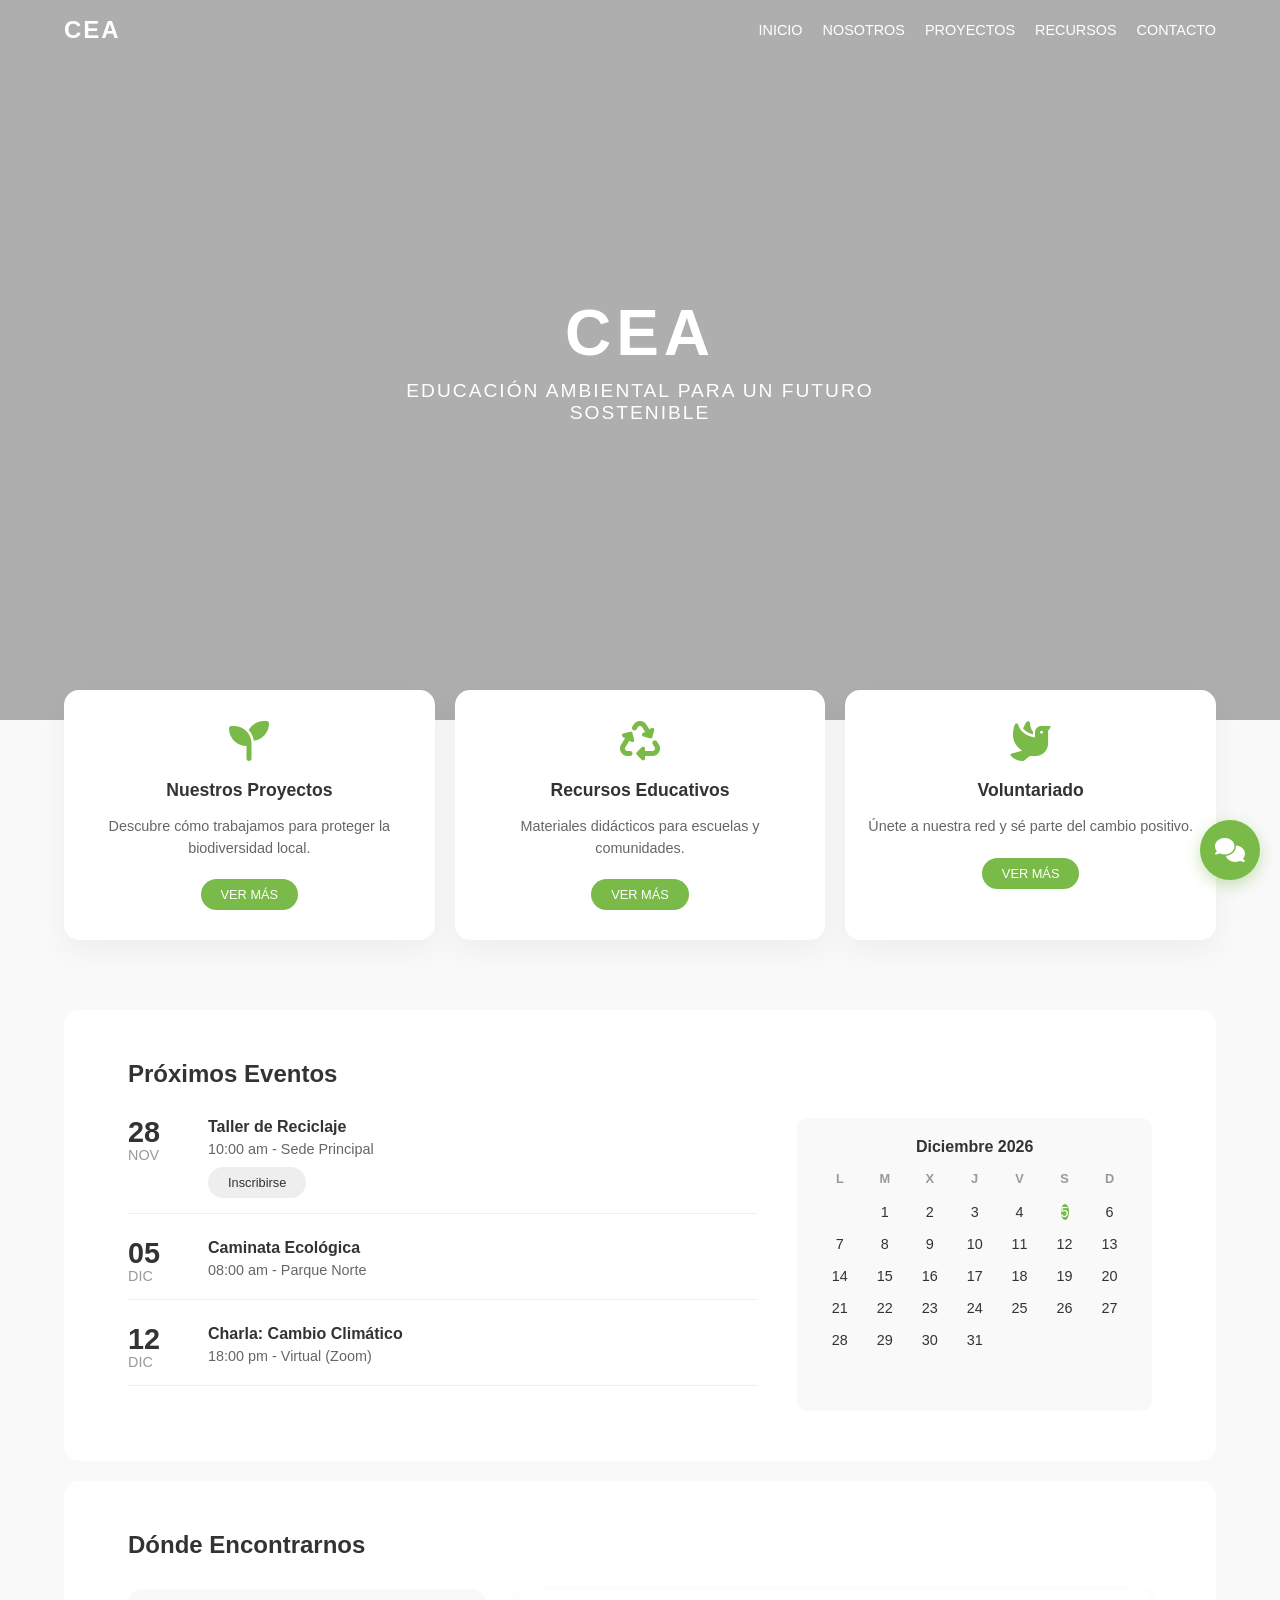
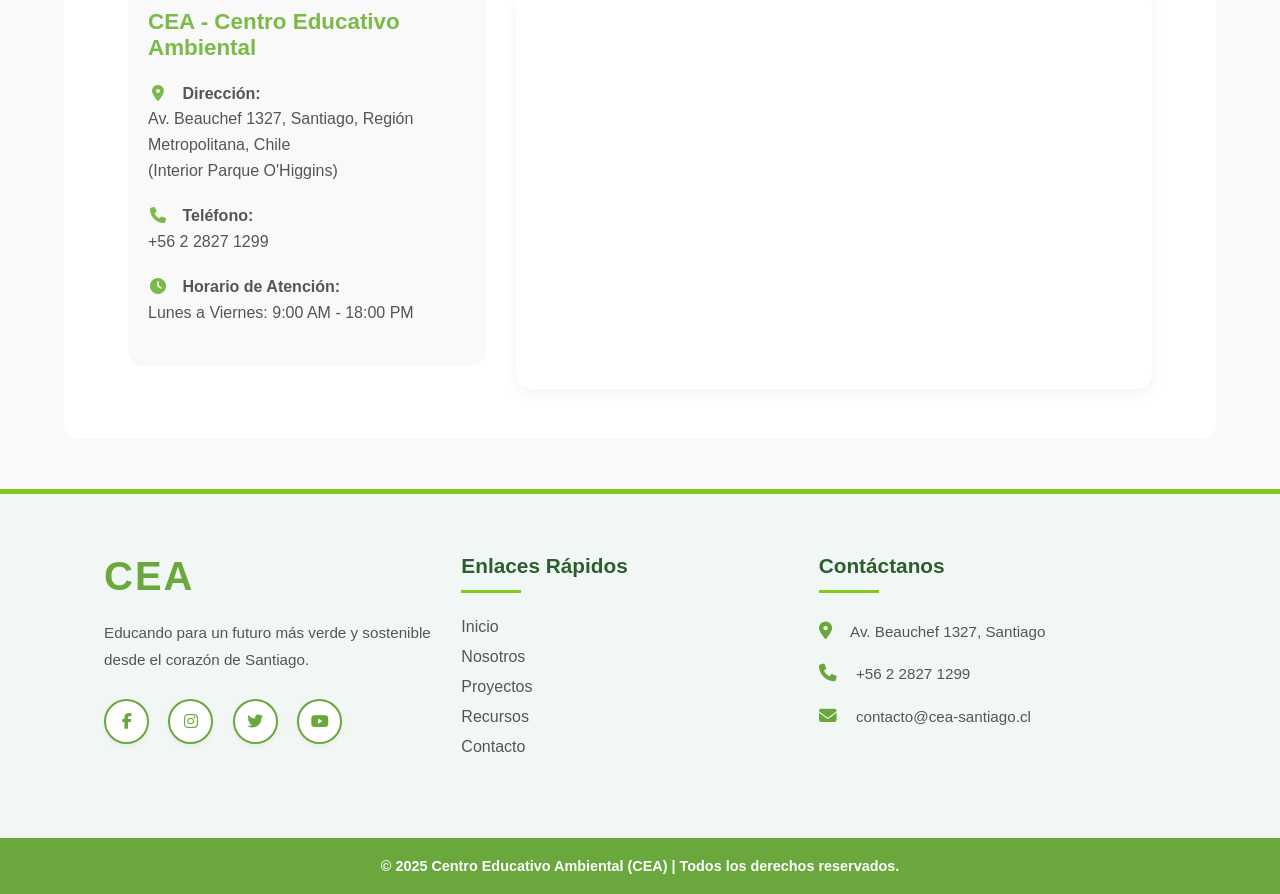
==== index.html @ 002706cb "Add files via upload" ====
<!DOCTYPE html>
<html lang="es">

<head>
    <meta charset="UTF-8">
    <meta name="viewport" content="width=device-width, initial-scale=1.0">
    <title>CEA - Centro Educación Ambiental</title>
    <link rel="stylesheet" href="https://cdnjs.cloudflare.com/ajax/libs/font-awesome/6.4.0/css/all.min.css">
    <link rel="stylesheet" href="CSS/chatbot.css">
    <link rel="stylesheet" href="CSS/style.css">
</head>

<body>

    <div class="floating-chat">
        <i class="fas fa-comments"></i>
    </div>

    <header>
        <nav>
            <div class="logo">CEA</div>
            <ul class="nav-links">
                <li><a href="#">Inicio</a></li>
                <li><a href="html/nosotros.html">Nosotros</a></li>
                <li><a href="html/Proyectos.html">Proyectos</a></li>
                <li><a href="html/Recursos.html">Recursos</a></li>
                <li><a href="html/Contacto.html">Contacto</a></li>
            </ul>
        </nav>
    </header>

    <section class="hero">
        <h1>CEA</h1>
        <p>Educación Ambiental para un futuro sostenible</p>
    </section>

    <section class="cards-section">
        <div class="cards-container">
            <div class="card">
                <div class="card-icon"><i class="fas fa-seedling"></i></div>
                <h3>Nuestros Proyectos</h3>
                <p>Descubre cómo trabajamos para proteger la biodiversidad local.</p>
                <button class="btn-small">VER MÁS</button>
            </div>
            <div class="card">
                <div class="card-icon"><i class="fas fa-recycle"></i></div>
                <h3>Recursos Educativos</h3>
                <p>Materiales didácticos para escuelas y comunidades.</p>
                <button class="btn-small">VER MÁS</button>
            </div>
            <div class="card">
                <div class="card-icon"><i class="fas fa-dove"></i></div>
                <h3>Voluntariado</h3>
                <p>Únete a nuestra red y sé parte del cambio positivo.</p>
                <button class="btn-small">VER MÁS</button>
            </div>
        </div>
    </section>

    <section class="events-section">
        <h2 class="section-title">Próximos Eventos</h2>
        <div class="events-container">
            <div class="events-list">
                <div class="event-item">
                    <div class="event-date">
                        <div class="day">28</div>
                        <div class="month">Nov</div>
                    </div>
                    <div class="event-info">
                        <h4>Taller de Reciclaje</h4>
                        <p>10:00 am - Sede Principal</p>
                        <button class="btn-small"
                            style="margin-top:10px; background-color: #eee; color: #333;">Inscribirse</button>
                    </div>
                </div>
                <div class="event-item">
                    <div class="event-date">
                        <div class="day">05</div>
                        <div class="month">Dic</div>
                    </div>
                    <div class="event-info">
                        <h4>Caminata Ecológica</h4>
                        <p>08:00 am - Parque Norte</p>
                    </div>
                </div>
                <div class="event-item">
                    <div class="event-date">
                        <div class="day">12</div>
                        <div class="month">Dic</div>
                    </div>
                    <div class="event-info">
                        <h4>Charla: Cambio Climático</h4>
                        <p>18:00 pm - Virtual (Zoom)</p>
                    </div>
                </div>
            </div>

            <div class="calendar-widget">
                <h4 style="text-align:center; margin-bottom:15px;">Enero 2025</h4>
                <table class="calendar-table">
                    <thead>
                        <tr>
                            <th>L</th>
                            <th>M</th>
                            <th>X</th>
                            <th>J</th>
                            <th>V</th>
                            <th>S</th>
                            <th>D</th>
                        </tr>
                    </thead>
                    <tbody>
                        <tr>
                            <td></td>
                            <td></td>
                            <td>1</td>
                            <td>2</td>
                            <td>3</td>
                            <td>4</td>
                            <td>5</td>
                        </tr>
                        <tr>
                            <td>6</td>
                            <td>7</td>
                            <td>8</td>
                            <td>9</td>
                            <td>10</td>
                            <td>11</td>
                            <td>12</td>
                        </tr>
                        <tr>
                            <td>13</td>
                            <td>14</td>
                            <td>15</td>
                            <td>16</td>
                            <td>17</td>
                            <td>18</td>
                            <td>19</td>
                        </tr>
                        <tr>
                            <td>20</td>
                            <td>21</td>
                            <td>22</td>
                            <td>23</td>
                            <td>24</td>
                            <td>25</td>
                            <td>26</td>
                        </tr>
                        <tr>
                            <td>27</td>
                            <td><span class="active-date">28</span></td>
                            <td>29</td>
                            <td>30</td>
                            <td>31</td>
                            <td></td>
                            <td></td>
                        </tr>
                    </tbody>
                </table>
            </div>
        </div>
    </section>
    <section class="location-section">
        <h2 class="section-title">Dónde Encontrarnos</h2>
        <div class="location-container">
            <div class="location-info">
                <h3>CEA - Centro Educativo Ambiental</h3>
                <p><i class="fas fa-map-marker-alt"></i> <strong>Dirección:</strong><br>
                    Av. Beauchef 1327, Santiago, Región Metropolitana, Chile<br>
                    (Interior Parque O'Higgins)</p>

                <p><i class="fas fa-phone"></i> <strong>Teléfono:</strong><br>
                    +56 2 2827 1299</p>

                <p><i class="fas fa-clock"></i> <strong>Horario de Atención:</strong><br>
                    Lunes a Viernes: 9:00 AM - 18:00 PM</p>
            </div>

            <div class="map-container">
                <iframe
                    src="https://www.google.com/maps/embed?pb=!1m18!1m12!1m3!1d3328.965654814603!2d-70.6648453848007!3d-33.46406198077275!2m3!1f0!2f0!3f0!3m2!1i1024!2i768!4f13.1!3m3!1m2!1s0x9662c51959e2ebb:0x7280586c410f2f46!2sCEA%20-%20Centro%20Educativo%20Ambiental!5e0!3m2!1ses!2scl!4v1678901234567!5m2!1ses!2scl"
                    width="100%" height="300" style="border:0;" allowfullscreen="" loading="lazy"
                    referrerpolicy="no-referrer-when-downgrade">
                </iframe>
            </div>
        </div>
    </section>
    <div class="chat-window" id="chatWindow">
        <div class="chat-header">
            <h3>Asistente CEA</h3>
            <button id="closeChat"><i class="fas fa-times"></i></button>
        </div>
        <div class="chat-body" id="chatBody">
            <div class="message bot-message">
                <p>¡Hola! 👋 Soy el asistente virtual de CEA. ¿En qué puedo ayudarte hoy?</p>
            </div>
        </div>
        <div class="chat-footer">
            <input type="text" id="userInput" placeholder="Escribe tu mensaje...">
            <button id="sendBtn"><i class="fas fa-paper-plane"></i></button>
        </div>
    </div>
    <footer>
        <div class="footer-content">
            <div class="footer-section logo-section">
                <h2>CEA</h2>
                <p>Educando para un futuro más verde y sostenible desde el corazón de Santiago.</p>
                <div class="social-links">
                    <a href="#"><i class="fab fa-facebook-f"></i></a>
                    <a href="https://www.instagram.com/medioambientestgo/" target="_blank"><i
                            class="fab fa-instagram"></i></a>
                    <a href="#"><i class="fab fa-twitter"></i></a>
                    <a href="#"><i class="fab fa-youtube"></i></a>
                </div>
            </div>
            <div class="footer-section links-section">
                <h3>Enlaces Rápidos</h3>
                <ul>
                    <li><a href="#">Inicio</a></li>
                    <li><a href="html/nosotros.html">Nosotros</a></li>
                    <li><a href="html/Proyectos.html">Proyectos</a></li>
                    <li><a href="html/Recursos.html">Recursos</a></li>
                    <li><a href="html/Contacto.html">Contacto</a></li>
                </ul>
            </div>
            <div class="footer-section contact-section">
                <h3>Contáctanos</h3>
                <p><i class="fas fa-map-marker-alt"></i> Av. Beauchef 1327, Santiago</p>
                <p><i class="fas fa-phone"></i> +56 2 2827 1299</p>
                <p><i class="fas fa-envelope"></i> contacto@cea-santiago.cl</p>
            </div>
        </div>
        <div class="footer-bottom">
            <p>&copy; 2025 Centro Educativo Ambiental (CEA) | Todos los derechos reservados.</p>
        </div>
    </footer>
    <script src="js/script.js"></script>
    <script src="js/chatbot.js"></script>
</body>

</html>
---- CSS/chatbot.css ----
/* Estilos para los botones de opciones */
.chat-options {
    display: flex;
    flex-direction: column; /* Uno debajo del otro, como en WhatsApp */
    gap: 8px;
    margin: 10px 0 15px;
    width: 80%; /* Un poco menos del ancho total */
}

.chat-option-btn {
    background-color: #f0f7f4; /* Fondo claro */
    color: #2e5d34; /* Texto verde oscuro */
    border: 1px solid #82c91e; /* Borde verde lima */
    padding: 10px 15px;
    border-radius: 20px; /* Bordes redondeados */
    cursor: pointer;
    text-align: left; /* Texto alineado a la izquierda */
    font-size: 0.9rem;
    transition: all 0.2s ease;
    display: flex;
    align-items: center;
}

/* Flechita decorativa antes del texto (opcional) */
.chat-option-btn::before {
    content: '↪';
    margin-right: 8px;
    font-size: 1.1rem;
    color: #82c91e;
}

.chat-option-btn:hover {
    background-color: #82c91e; /* Fondo verde lima al pasar el mouse */
    color: white; /* Texto blanco */
    transform: translateX(5px); /* Pequeño movimiento */
}
---- CSS/style.css ----
:root {
    --primary-green: #7aba48;
    --dark-text: #333;
    --light-bg: #f9f9f9;
    --white: #fff;
}

* {
    margin: 0;
    padding: 0;
    box-sizing: border-box;
    font-family: 'Segoe UI', sans-serif;
}

body {
    background-color: var(--light-bg);
    color: var(--dark-text);
}

/* --- HEADER & NAV --- */
header {
    position: absolute;
    width: 100%;
    top: 0;
    z-index: 10;
    padding: 1rem 5%;
}

nav {
    display: flex;
    justify-content: space-between;
    align-items: center;
}

.logo {
    color: var(--white);
    font-size: 1.5rem;
    font-weight: bold;
    letter-spacing: 2px;
}

.nav-links {
    list-style: none;
    display: flex;
    gap: 20px;
}

.nav-links a {
    color: var(--white);
    text-decoration: none;
    font-weight: 500;
    font-size: 0.9rem;
    text-transform: uppercase;
}

/* --- HERO SECTION (Página Principal) --- */
.hero {
    height: 80vh;
    background: linear-gradient(rgba(0,0,0,0.3), rgba(0,0,0,0.3)), url('https://images.unsplash.com/photo-1448375240586-882707db888b?q=80&w=1470&auto=format&fit=crop');
    background-size: cover;
    background-position: center;
    display: flex;
    flex-direction: column;
    justify-content: center;
    align-items: center;
    text-align: center;
    color: var(--white);
    padding: 0 20px;
}

.hero h1 {
    font-size: 4rem;
    margin-bottom: 10px;
    letter-spacing: 5px;
}

.hero p {
    font-size: 1.2rem;
    max-width: 600px;
    text-transform: uppercase;
    letter-spacing: 2px;
}

/* --- SUB-HEADERS (Otras Páginas) --- */
.sub-header {
    /* Estilos base para todos los sub-headers */
    background-size: cover !important;
    background-position: center !important;
    padding: 140px 5% 60px;
    color: var(--white);
    text-align: center;
    margin-bottom: 40px;
    border-radius: 0 0 20px 20px;
}

.sub-header h1 {
    font-size: 2.5rem;
    letter-spacing: 2px;
    text-shadow: 0 2px 10px rgba(0,0,0,0.5);
}

/* Imágenes específicas para cada página */
.header-nosotros {
    background: linear-gradient(rgba(0,0,0,0.4), rgba(0,0,0,0.4)), url('https://images.unsplash.com/photo-1441974231531-c6227db76b6e?q=80&w=1471&auto=format&fit=crop');
}
/* Para Proyectos.html (Nueva imagen: Trabajo en equipo al aire libre) */
.header-proyectos {
    background: linear-gradient(rgba(0,0,0,0.5), rgba(0,0,0,0.5)), url('https://images.pexels.com/photos/3184418/pexels-photo-3184418.jpeg?auto=compress&cs=tinysrgb&w=1260&h=750&dpr=1') !important;
    background-size: cover !important;
    background-position: center !important;
}

.header-recursos {
    background: linear-gradient(rgba(0,0,0,0.5), rgba(0,0,0,0.5)), url('https://images.pexels.com/photos/590493/pexels-photo-590493.jpeg?auto=compress&cs=tinysrgb&w=1260&h=750&dpr=1') !important;
    background-size: cover !important;
    background-position: center !important;
}

.header-contacto {
    background: linear-gradient(rgba(0,0,0,0.6), rgba(0,0,0,0.6)), url('https://cdn.pixabay.com/photo/2018/02/27/06/30/skyscraper-3184798_1280.jpg') !important;
    background-size: cover !important;
    background-position: center !important;
}

/* --- CARDS SECTION --- */
.cards-section {
    padding: 50px 5%;
    margin-top: -80px; /* Solo afecta si hay un hero encima, no molesta en subpáginas si margin-top es 0 en el HTML */
    position: relative;
    z-index: 2;
}

.cards-container {
    display: grid;
    grid-template-columns: repeat(auto-fit, minmax(250px, 1fr));
    gap: 20px;
}

.card {
    background: var(--white);
    padding: 30px 20px;
    border-radius: 15px;
    text-align: center;
    box-shadow: 0 10px 30px rgba(0,0,0,0.05);
    transition: transform 0.3s ease;
}

.card:hover {
    transform: translateY(-5px);
}

.card-icon {
    font-size: 2.5rem;
    color: var(--primary-green);
    margin-bottom: 15px;
}

.card h3 {
    margin-bottom: 15px;
    font-size: 1.1rem;
}

.card p {
    font-size: 0.9rem;
    color: #666;
    margin-bottom: 20px;
    line-height: 1.5;
}

.btn-small {
    background-color: var(--primary-green);
    color: white;
    border: none;
    padding: 8px 20px;
    border-radius: 20px;
    cursor: pointer;
    font-size: 0.8rem;
}

/* --- EVENTS SECTION & CALENDAR --- */
.events-section {
    padding: 50px 5%;
    background-color: var(--white);
    margin: 20px 5%;
    border-radius: 15px;
}

.section-title {
    margin-bottom: 30px;
    color: var(--dark-text);
}

.events-container {
    display: flex;
    gap: 40px;
}

.events-list {
    flex: 2;
}

.event-item {
    display: flex;
    margin-bottom: 25px;
    border-bottom: 1px solid #eee;
    padding-bottom: 15px;
}

.event-date {
    margin-right: 20px;
    min-width: 60px;
}

.event-date .day {
    font-size: 1.8rem;
    font-weight: bold;
    color: var(--dark-text);
    line-height: 1;
}

.event-date .month {
    font-size: 0.9rem;
    color: #999;
    text-transform: uppercase;
}

.event-info h4 {
    margin-bottom: 5px;
    color: var(--dark-text);
}

.event-info p {
    font-size: 0.9rem;
    color: #666;
}

.calendar-widget {
    flex: 1;
    background: var(--light-bg);
    padding: 20px;
    border-radius: 10px;
}

.calendar-table {
    width: 100%;
    text-align: center;
    border-collapse: collapse;
}
.calendar-table th {
    color: #999;
    font-size: 0.8rem;
    padding-bottom: 10px;
}
.calendar-table td {
    padding: 8px;
    font-size: 0.9rem;
}
.calendar-table .active-date {
    background-color: var(--primary-green);
    color: white;
    border-radius: 50%;
}

/* --- LOCATION SECTION --- */
.location-section {
    padding: 50px 5%;
    background-color: var(--white);
    margin: 20px 5% 50px 5%;
    border-radius: 15px;
}

.location-container {
    display: flex;
    gap: 30px;
    align-items: start;
}

.location-info {
    flex: 1;
    padding: 20px;
    background-color: var(--light-bg);
    border-radius: 15px;
}

.location-info h3 {
    color: var(--primary-green);
    margin-bottom: 20px;
    font-size: 1.4rem;
}

.location-info p {
    margin-bottom: 20px;
    line-height: 1.6;
    color: #555;
}

.location-info i {
    color: var(--primary-green);
    margin-right: 10px;
    width: 20px;
    text-align: center;
}

.map-container {
    flex: 2;
    min-height: 400px;
    height: 100%;
    border-radius: 15px;
    overflow: hidden;
    box-shadow: 0 5px 15px rgba(0,0,0,0.05);
    position: relative;
}
.map-container iframe {
    position: absolute;
    top: 0;
    left: 0;
    width: 100%;
    height: 100%;
    border: 0;
}

/* --- CHATBOT STYLES (Faltaban en tu envío anterior) --- */
.floating-chat {
    position: fixed;
    bottom: 20px;
    right: 20px;
    background-color: var(--primary-green);
    color: white;
    width: 60px;
    height: 60px;
    border-radius: 50%;
    display: flex;
    justify-content: center;
    align-items: center;
    font-size: 1.5rem;
    box-shadow: 0 5px 15px rgba(122, 186, 72, 0.4);
    z-index: 100;
    cursor: pointer;
    transition: transform 0.3s ease;
}
.floating-chat:hover {
    transform: scale(1.1);
}

.chat-window {
    position: fixed;
    bottom: 90px;
    right: 20px;
    width: 350px;
    height: 450px;
    background-color: var(--white);
    border-radius: 15px;
    box-shadow: 0 5px 25px rgba(0,0,0,0.15);
    display: flex;
    flex-direction: column;
    overflow: hidden;
    z-index: 101;
    opacity: 0;
    pointer-events: none;
    transform: translateY(20px);
    transition: all 0.3s ease;
}
.chat-window.active {
    opacity: 1;
    pointer-events: all;
    transform: translateY(0);
}

.chat-header {
    background-color: var(--primary-green);
    color: var(--white);
    padding: 15px;
    display: flex;
    justify-content: space-between;
    align-items: center;
}
.chat-header button {
    background: none;
    border: none;
    color: var(--white);
    font-size: 1.2rem;
    cursor: pointer;
}

.chat-body {
    flex: 1;
    padding: 15px;
    overflow-y: auto;
    background-color: #f5f5f5;
    display: flex;
    flex-direction: column;
    gap: 10px;
}

.message {
    max-width: 80%;
    padding: 10px 15px;
    border-radius: 15px;
    font-size: 0.9rem;
    line-height: 1.4;
}
.bot-message {
    background-color: var(--white);
    align-self: flex-start;
    border-bottom-left-radius: 2px;
    box-shadow: 0 2px 5px rgba(0,0,0,0.05);
}
.user-message {
    background-color: var(--primary-green);
    color: var(--white);
    align-self: flex-end;
    border-bottom-right-radius: 2px;
}

.chat-footer {
    padding: 10px;
    background-color: var(--white);
    display: flex;
    border-top: 1px solid #eee;
}
.chat-footer input {
    flex: 1;
    padding: 10px;
    border: 1px solid #ddd;
    border-radius: 20px;
    outline: none;
    margin-right: 10px;
}
.chat-footer button {
    background-color: var(--primary-green);
    color: var(--white);
    border: none;
    width: 40px;
    height: 40px;
    border-radius: 50%;
    cursor: pointer;
    display: flex;
    justify-content: center;
    align-items: center;
}

/* --- RESPONSIVE DESIGN (MOBILE) --- */
@media (max-width: 768px) {
    .hero h1 { font-size: 2.5rem; }
    .nav-links { display: none; } /* Aquí iría un menú hamburguesa si lo quisieras */
    
    .cards-section {
        margin-top: -40px;
        padding: 30px 5%;
    }

    .events-container, .location-container {
        flex-direction: column;
    }
    
    .calendar-widget {
        order: -1;
        margin-bottom: 30px;
    }
    
    .location-info, .map-container {
        width: 100%;
        flex: auto;
    }
    .map-container {
        height: 250px;
        min-height: 250px;
    }

    .chat-window {
        width: 90%;
        right: 5%;
        bottom: 85px;
    }
}


/* --- FOOTER CLARO E INTEGRADO --- */
footer {
    /* Fondo muy claro, casi blanco, para seguir la línea de la página */
    background-color: #f0f7f4; 
    color: var(--dark-text); /* Texto oscuro para buen contraste */
    padding: 60px 0 0;
    margin-top: 50px;
    border-top: 5px solid #82c91e; /* Línea superior verde lima para separar */
}

.footer-content {
    display: flex;
    flex-wrap: wrap;
    justify-content: space-between;
    padding: 0 5% 40px;
    max-width: 1200px;
    margin: 0 auto;
}

.footer-section {
    flex: 1;
    min-width: 250px;
    margin-bottom: 30px;
    padding-right: 30px;
}

.footer-section h2 {
    color: #6aa83e; /* Verde lima para el logo */
    font-size: 2.5rem;
    margin-bottom: 20px;
    font-weight: 700;
    letter-spacing: 2px;
}

.footer-section h3 {
    color: #2c5e2e; /* Verde oscuro para los títulos de sección, más legible sobre fondo claro */
    margin-bottom: 25px;
    position: relative;
    padding-bottom: 15px;
    font-size: 1.3rem;
}

/* Línea decorativa verde lima */
.footer-section h3::after {
    content: '';
    position: absolute;
    left: 0;
    bottom: 0;
    width: 60px;
    height: 3px;
    background-color: #82c91e;
}

.footer-section p {
    color: #555; /* Gris medio para texto normal */
    line-height: 1.8;
    margin-bottom: 15px;
    font-size: 0.95rem;
}

.footer-section ul {
    list-style: none;
}

.footer-section ul li {
    margin-bottom: 12px;
}

.footer-section ul li a {
    color: #555; /* Enlaces en gris medio por defecto */
    text-decoration: none;
    transition: all 0.3s ease;
    display: inline-block;
    font-weight: 500;
}

.footer-section ul li a:hover {
    color: #6aa83e; /* Verde lima al pasar el mouse */
    transform: translateX(5px);
}

.social-links {
    margin-top: 25px;
}

.social-links a {
    display: inline-flex;
    justify-content: center;
    align-items: center;
    width: 45px;
    height: 45px;
    background-color: var(--white); /* Fondo blanco para los iconos */
    color: #6aa83e; /* Icono verde lima */
    border: 2px solid #6aa83e; /* Borde verde lima */
    border-radius: 50%;
    margin-right: 15px;
    text-decoration: none;
    transition: all 0.3s ease;
    box-shadow: 0 2px 5px rgba(0,0,0,0.05);
}

.social-links a:hover {
    background-color: #6aa83e; /* Fondo relleno al pasar el mouse */
    color: var(--white); /* Icono blanco */
    transform: translateY(-5px);
    box-shadow: 0 5px 15px rgba(130, 201, 30, 0.3);
}

.contact-section i {
    margin-right: 15px;
    color: #6aa83e;
    font-size: 1.1rem;
}

.footer-bottom {
    background-color: #6aa83e; /* Fondo verde lima para la barra inferior */
    padding: 20px 5%;
    text-align: center;
    font-size: 0.9rem;
    color: #ffffff; /* Texto verde oscuro para contraste sobre el lima */
    font-weight: 600;
}

/* Responsive Footer */
@media (max-width: 768px) {
    .footer-content {
        flex-direction: column;
    }
    .footer-section {
        margin-bottom: 40px;
        padding-right: 0;
    }
}
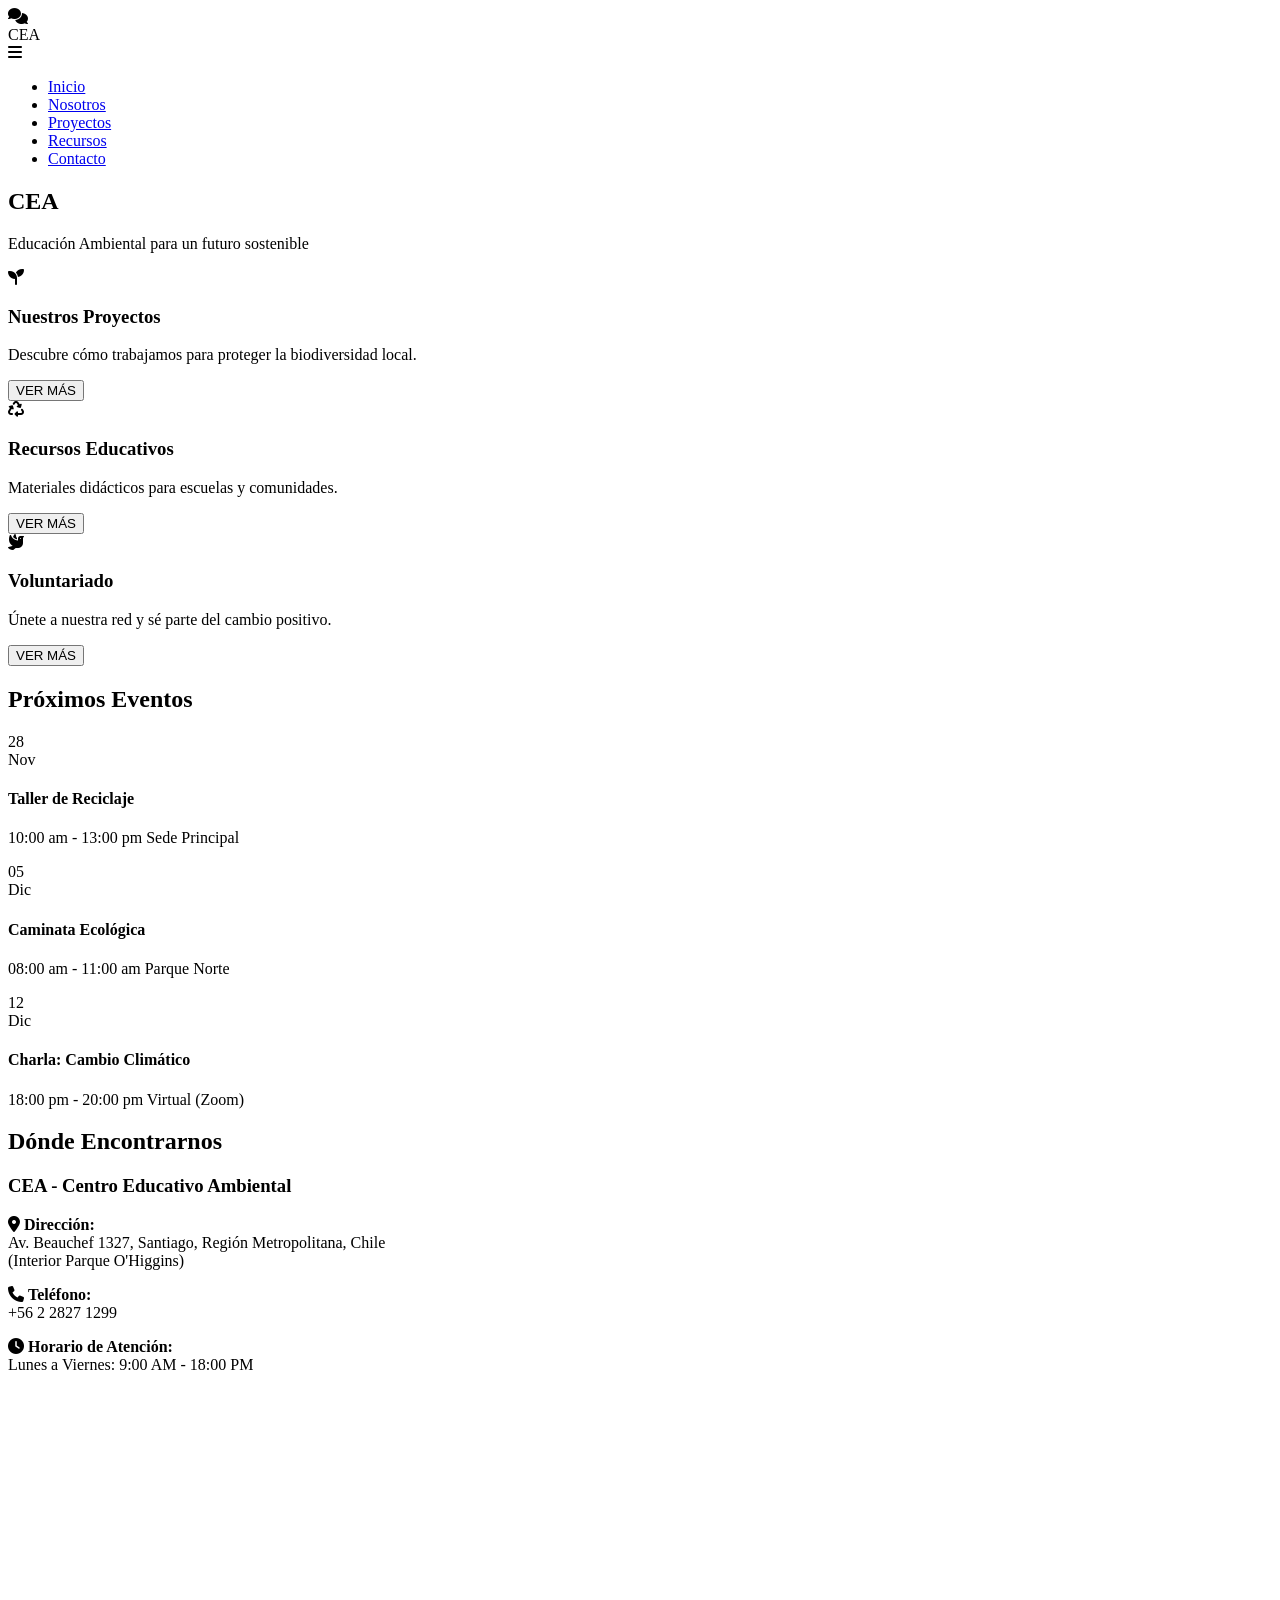
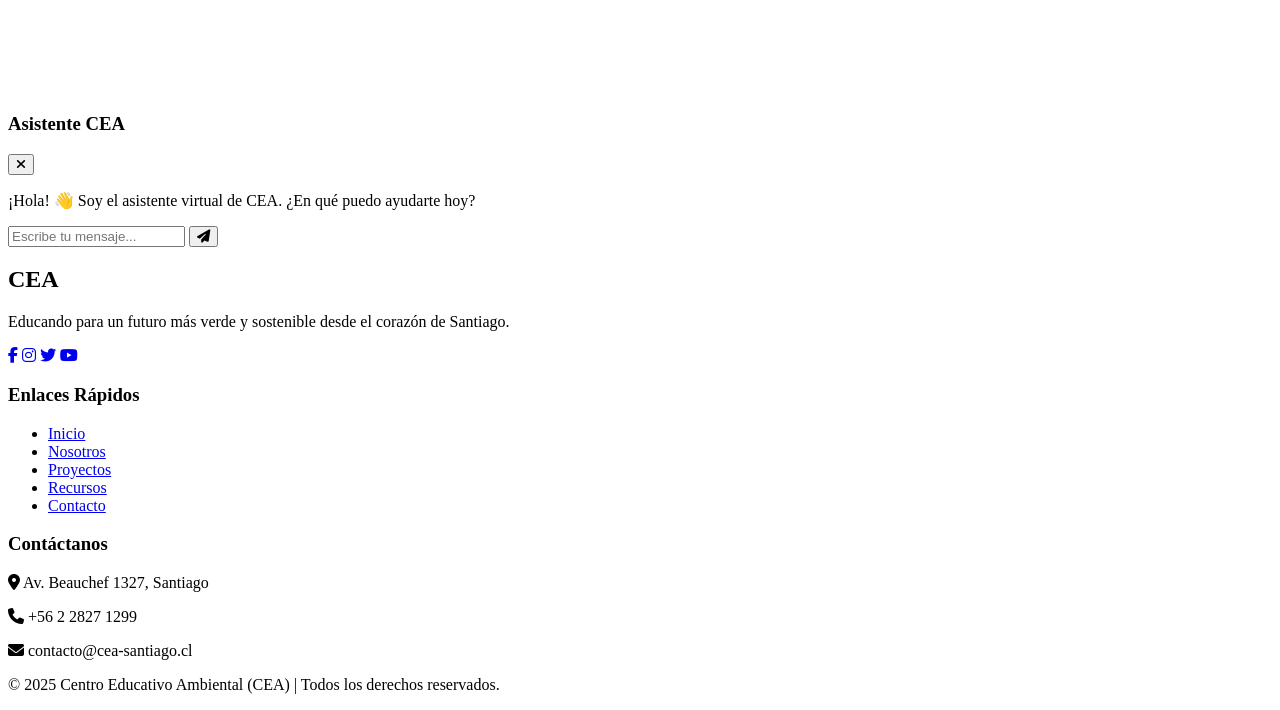
==== commit e0300273: "Add files via upload" ====
--- a/index.html
+++ b/index.html
@@ -6,8 +6,8 @@
     <meta name="viewport" content="width=device-width, initial-scale=1.0">
     <title>CEA - Centro Educación Ambiental</title>
     <link rel="stylesheet" href="https://cdnjs.cloudflare.com/ajax/libs/font-awesome/6.4.0/css/all.min.css">
-    <link rel="stylesheet" href="CSS/chatbot.css">
-    <link rel="stylesheet" href="CSS/style.css">
+    <link rel="stylesheet" href="css/chatbot.css">
+    <link rel="stylesheet" href="css/style.css">
 </head>
 
 <body>
@@ -19,7 +19,8 @@
     <header>
         <nav>
             <div class="logo">CEA</div>
-            <ul class="nav-links">
+            <i class="fas fa-bars menu-toggle" id="menuToggle"></i>
+            <ul class="nav-links" id="navLinks">
                 <li><a href="#">Inicio</a></li>
                 <li><a href="html/nosotros.html">Nosotros</a></li>
                 <li><a href="html/Proyectos.html">Proyectos</a></li>
@@ -30,25 +31,25 @@
     </header>
 
     <section class="hero">
-        <h1>CEA</h1>
-        <p>Educación Ambiental para un futuro sostenible</p>
+        <h1 class="fade-up">CEA</h1>
+        <p class="fade-in delay-200">Educación Ambiental para un futuro sostenible</p>
     </section>
-
+    
     <section class="cards-section">
         <div class="cards-container">
-            <div class="card">
+            <div class="card fade-up delay-100">
                 <div class="card-icon"><i class="fas fa-seedling"></i></div>
                 <h3>Nuestros Proyectos</h3>
                 <p>Descubre cómo trabajamos para proteger la biodiversidad local.</p>
                 <button class="btn-small">VER MÁS</button>
             </div>
-            <div class="card">
+            <div class="card fade-up delay-200">
                 <div class="card-icon"><i class="fas fa-recycle"></i></div>
                 <h3>Recursos Educativos</h3>
                 <p>Materiales didácticos para escuelas y comunidades.</p>
                 <button class="btn-small">VER MÁS</button>
             </div>
-            <div class="card">
+            <div class="card fade-up delay-300">
                 <div class="card-icon"><i class="fas fa-dove"></i></div>
                 <h3>Voluntariado</h3>
                 <p>Únete a nuestra red y sé parte del cambio positivo.</p>
@@ -57,7 +58,9 @@
         </div>
     </section>
 
-    <section class="events-section">
+    <section class="events-section fade-up">
+        <div class="leaf-animation-container"></div>
+
         <h2 class="section-title">Próximos Eventos</h2>
         <div class="events-container">
             <div class="events-list">
@@ -68,9 +71,7 @@
                     </div>
                     <div class="event-info">
                         <h4>Taller de Reciclaje</h4>
-                        <p>10:00 am - Sede Principal</p>
-                        <button class="btn-small"
-                            style="margin-top:10px; background-color: #eee; color: #333;">Inscribirse</button>
+                        <p>10:00 am - 13:00 pm Sede Principal</p>
                     </div>
                 </div>
                 <div class="event-item">
@@ -80,7 +81,7 @@
                     </div>
                     <div class="event-info">
                         <h4>Caminata Ecológica</h4>
-                        <p>08:00 am - Parque Norte</p>
+                        <p>08:00 am - 11:00 am Parque Norte</p>
                     </div>
                 </div>
                 <div class="event-item">
@@ -90,77 +91,19 @@
                     </div>
                     <div class="event-info">
                         <h4>Charla: Cambio Climático</h4>
-                        <p>18:00 pm - Virtual (Zoom)</p>
+                        <p>18:00 pm - 20:00 pm Virtual (Zoom)</p>
                     </div>
                 </div>
             </div>
 
             <div class="calendar-widget">
-                <h4 style="text-align:center; margin-bottom:15px;">Enero 2025</h4>
-                <table class="calendar-table">
-                    <thead>
-                        <tr>
-                            <th>L</th>
-                            <th>M</th>
-                            <th>X</th>
-                            <th>J</th>
-                            <th>V</th>
-                            <th>S</th>
-                            <th>D</th>
-                        </tr>
-                    </thead>
-                    <tbody>
-                        <tr>
-                            <td></td>
-                            <td></td>
-                            <td>1</td>
-                            <td>2</td>
-                            <td>3</td>
-                            <td>4</td>
-                            <td>5</td>
-                        </tr>
-                        <tr>
-                            <td>6</td>
-                            <td>7</td>
-                            <td>8</td>
-                            <td>9</td>
-                            <td>10</td>
-                            <td>11</td>
-                            <td>12</td>
-                        </tr>
-                        <tr>
-                            <td>13</td>
-                            <td>14</td>
-                            <td>15</td>
-                            <td>16</td>
-                            <td>17</td>
-                            <td>18</td>
-                            <td>19</td>
-                        </tr>
-                        <tr>
-                            <td>20</td>
-                            <td>21</td>
-                            <td>22</td>
-                            <td>23</td>
-                            <td>24</td>
-                            <td>25</td>
-                            <td>26</td>
-                        </tr>
-                        <tr>
-                            <td>27</td>
-                            <td><span class="active-date">28</span></td>
-                            <td>29</td>
-                            <td>30</td>
-                            <td>31</td>
-                            <td></td>
-                            <td></td>
-                        </tr>
-                    </tbody>
-                </table>
-            </div>
+                </div>
         </div>
     </section>
-    <section class="location-section">
+
+    <section class="location-section fade-up">
+        <div class="leaf-animation-container"></div>
+
         <h2 class="section-title">Dónde Encontrarnos</h2>
         <div class="location-container">
             <div class="location-info">
@@ -185,6 +128,7 @@
             </div>
         </div>
     </section>
+
     <div class="chat-window" id="chatWindow">
         <div class="chat-header">
             <h3>Asistente CEA</h3>
@@ -200,6 +144,7 @@
             <button id="sendBtn"><i class="fas fa-paper-plane"></i></button>
         </div>
     </div>
+
     <footer>
         <div class="footer-content">
             <div class="footer-section logo-section">
@@ -231,9 +176,10 @@
             </div>
         </div>
         <div class="footer-bottom">
-            <p>&copy; 2025 Centro Educativo Ambiental (CEA) | Todos los derechos reservados.</p>
+            <p>© 2025 Centro Educativo Ambiental (CEA) | Todos los derechos reservados.</p>
         </div>
     </footer>
+
     <script src="js/script.js"></script>
     <script src="js/chatbot.js"></script>
 </body>
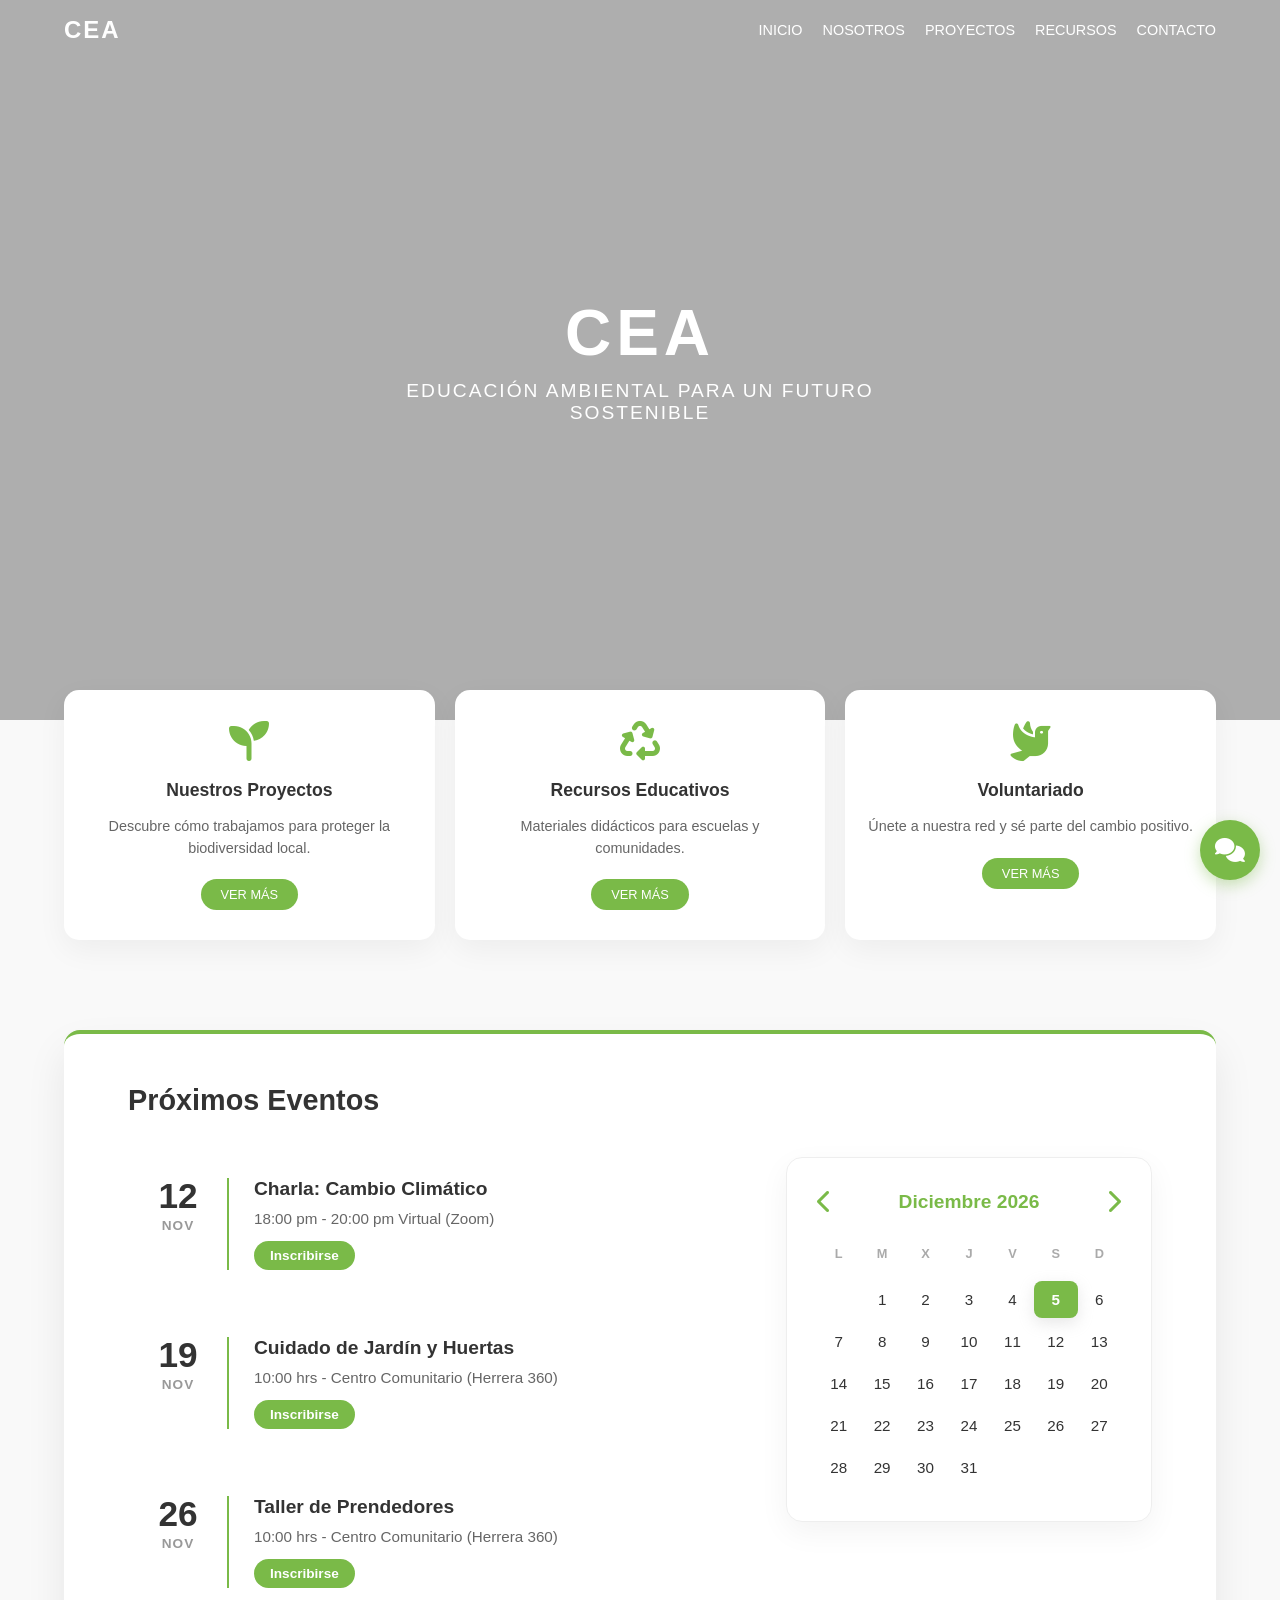
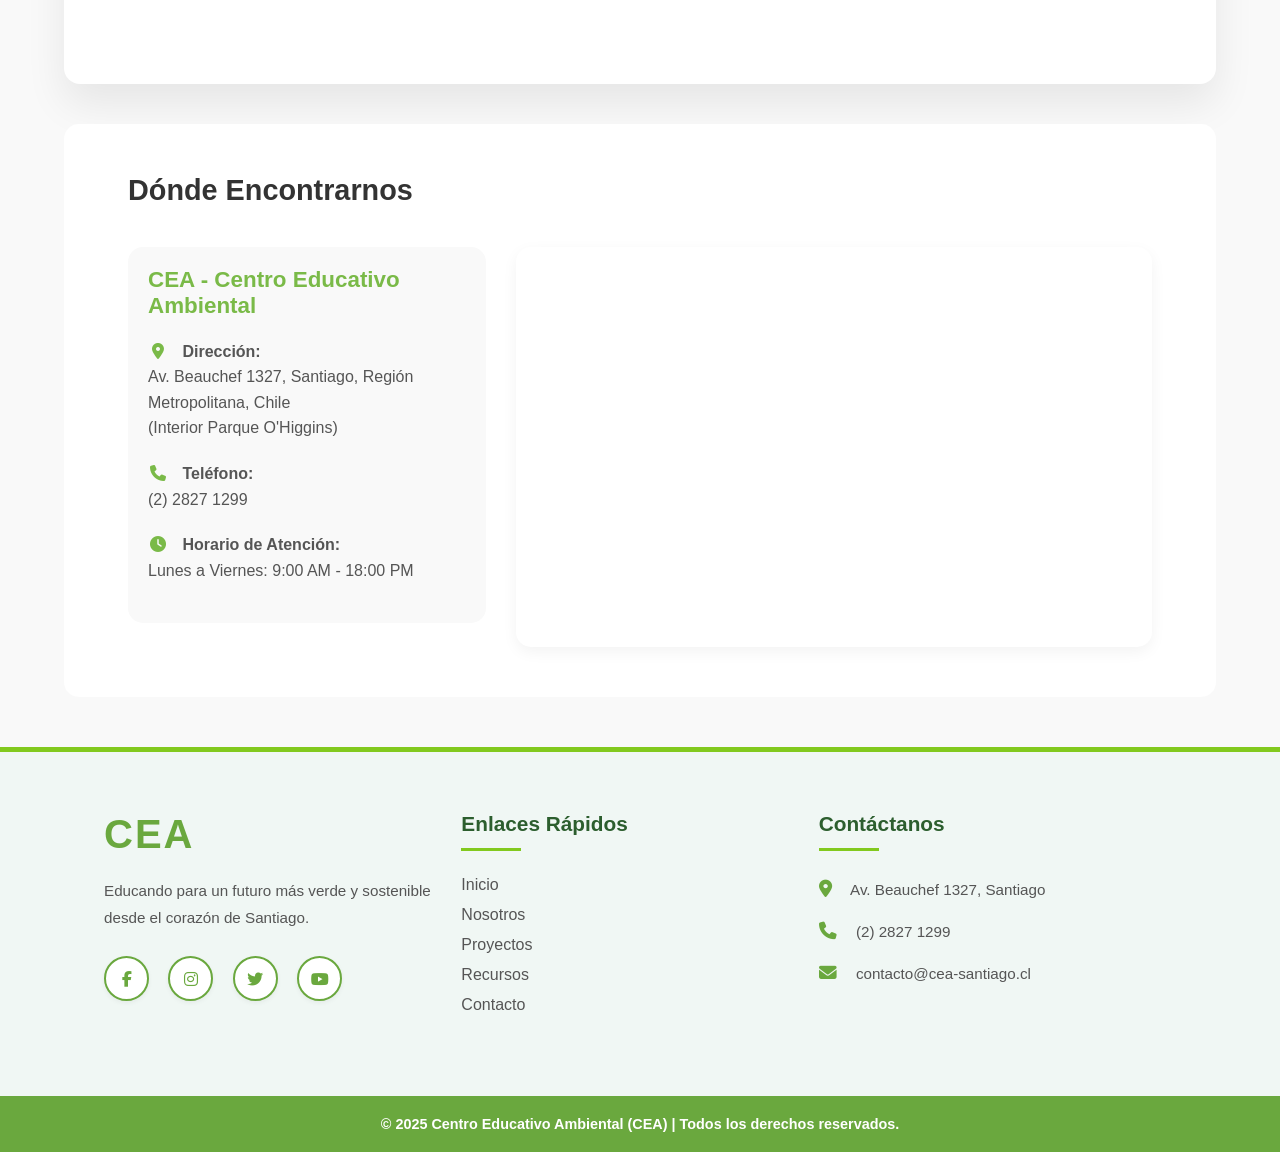
==== commit ffce49dd: "Add files via upload" ====
--- a/index.html
+++ b/index.html
@@ -22,7 +22,7 @@
             <i class="fas fa-bars menu-toggle" id="menuToggle"></i>
             <ul class="nav-links" id="navLinks">
                 <li><a href="#">Inicio</a></li>
-                <li><a href="html/nosotros.html">Nosotros</a></li>
+                <li><a href="html/Nosotros.html">Nosotros</a></li>
                 <li><a href="html/Proyectos.html">Proyectos</a></li>
                 <li><a href="html/Recursos.html">Recursos</a></li>
                 <li><a href="html/Contacto.html">Contacto</a></li>
@@ -34,20 +34,24 @@
         <h1 class="fade-up">CEA</h1>
         <p class="fade-in delay-200">Educación Ambiental para un futuro sostenible</p>
     </section>
-    
+
     <section class="cards-section">
         <div class="cards-container">
             <div class="card fade-up delay-100">
                 <div class="card-icon"><i class="fas fa-seedling"></i></div>
                 <h3>Nuestros Proyectos</h3>
                 <p>Descubre cómo trabajamos para proteger la biodiversidad local.</p>
-                <button class="btn-small">VER MÁS</button>
+                <a href="html/Proyectos.html" class="btn-link">
+                    <button class="btn-small">VER MÁS</button>
+                </a>
             </div>
             <div class="card fade-up delay-200">
                 <div class="card-icon"><i class="fas fa-recycle"></i></div>
                 <h3>Recursos Educativos</h3>
                 <p>Materiales didácticos para escuelas y comunidades.</p>
-                <button class="btn-small">VER MÁS</button>
+                <a href="html/Recursos.html" class="btn-link">
+                    <button class="btn-small">VER MÁS</button>
+                </a>
             </div>
             <div class="card fade-up delay-300">
                 <div class="card-icon"><i class="fas fa-dove"></i></div>
@@ -64,36 +68,43 @@
         <h2 class="section-title">Próximos Eventos</h2>
         <div class="events-container">
             <div class="events-list">
-                <div class="event-item">
-                    <div class="event-date">
-                        <div class="day">28</div>
-                        <div class="month">Nov</div>
-                    </div>
-                    <div class="event-info">
-                        <h4>Taller de Reciclaje</h4>
-                        <p>10:00 am - 13:00 pm Sede Principal</p>
-                    </div>
-                </div>
-                <div class="event-item">
-                    <div class="event-date">
-                        <div class="day">05</div>
-                        <div class="month">Dic</div>
-                    </div>
-                    <div class="event-info">
-                        <h4>Caminata Ecológica</h4>
-                        <p>08:00 am - 11:00 am Parque Norte</p>
-                    </div>
-                </div>
+                
                 <div class="event-item">
                     <div class="event-date">
                         <div class="day">12</div>
-                        <div class="month">Dic</div>
+                        <div class="month">Nov</div>
                     </div>
                     <div class="event-info">
                         <h4>Charla: Cambio Climático</h4>
                         <p>18:00 pm - 20:00 pm Virtual (Zoom)</p>
+                        <a href="https://www.instagram.com/medioambientestgo/" target="_blank" class="btn-register">Inscribirse</a>
                     </div>
                 </div>
+
+                <div class="event-item">
+                    <div class="event-date">
+                        <div class="day">19</div>
+                        <div class="month">Nov</div>
+                    </div>
+                    <div class="event-info">
+                        <h4>Cuidado de Jardín y Huertas</h4>
+                        <p>10:00 hrs - Centro Comunitario (Herrera 360)</p>
+                        <a href="https://www.instagram.com/medioambientestgo/" target="_blank" class="btn-register">Inscribirse</a>
+                    </div>
+                </div>
+
+                <div class="event-item">
+                    <div class="event-date">
+                        <div class="day">26</div>
+                        <div class="month">Nov</div>
+                    </div>
+                    <div class="event-info">
+                        <h4>Taller de Prendedores</h4>
+                        <p>10:00 hrs - Centro Comunitario (Herrera 360)</p>
+                        <a href="https://www.instagram.com/medioambientestgo/" target="_blank" class="btn-register">Inscribirse</a>
+                    </div>
+                </div>
+
             </div>
 
             <div class="calendar-widget">
@@ -113,7 +124,7 @@
                     (Interior Parque O'Higgins)</p>
 
                 <p><i class="fas fa-phone"></i> <strong>Teléfono:</strong><br>
-                    +56 2 2827 1299</p>
+                    (2) 2827 1299</p>
 
                 <p><i class="fas fa-clock"></i> <strong>Horario de Atención:</strong><br>
                     Lunes a Viernes: 9:00 AM - 18:00 PM</p>
@@ -171,7 +182,7 @@
             <div class="footer-section contact-section">
                 <h3>Contáctanos</h3>
                 <p><i class="fas fa-map-marker-alt"></i> Av. Beauchef 1327, Santiago</p>
-                <p><i class="fas fa-phone"></i> +56 2 2827 1299</p>
+                <p><i class="fas fa-phone"></i> (2) 2827 1299</p>
                 <p><i class="fas fa-envelope"></i> contacto@cea-santiago.cl</p>
             </div>
         </div>
@@ -183,5 +194,4 @@
     <script src="js/script.js"></script>
     <script src="js/chatbot.js"></script>
 </body>
-
 </html>
--- a/css/chatbot.css
+++ b/css/chatbot.css
@@ -0,0 +1,90 @@
+/* =========================================
+   1. BURBUJAS DE MENSAJE (FIX DESBORDAMIENTO)
+   ========================================= */
+.message {
+    max-width: 80%;
+    padding: 10px 15px;
+    border-radius: 15px;
+    margin-bottom: 10px;
+    font-size: 0.95rem;
+    line-height: 1.4;
+    position: relative;
+    
+    /* ESTO ES LO IMPORTANTE PARA QUE NO SE SALGA EL TEXTO */
+    word-wrap: break-word;
+    overflow-wrap: break-word;
+    word-break: break-word;
+}
+
+/* =========================================
+   2. BOTONES DEL MENÚ (Estilo moderno)
+   ========================================= */
+.chat-options {
+    display: flex;
+    flex-direction: column;
+    gap: 8px;
+    margin: 10px 0 15px;
+    width: 90%; /* Un poco más ancho para aprovechar espacio */
+}
+
+.chat-option-btn {
+    background-color: #f0f7f4;
+    color: #2e5d34;
+    border: 1px solid #82c91e;
+    padding: 10px 15px;
+    border-radius: 20px;
+    cursor: pointer;
+    text-align: left;
+    font-size: 0.9rem;
+    transition: all 0.2s ease;
+    display: flex;
+    align-items: center;
+    box-shadow: 0 2px 5px rgba(0,0,0,0.05); /* Sombra suave */
+}
+
+/* Flechita decorativa */
+.chat-option-btn::before {
+    content: '↪';
+    margin-right: 8px;
+    font-size: 1.1rem;
+    color: #82c91e;
+    transition: transform 0.2s ease;
+}
+
+.chat-option-btn:hover {
+    background-color: #82c91e;
+    color: white;
+    border-color: #82c91e;
+    transform: translateX(3px);
+    box-shadow: 0 4px 8px rgba(130, 201, 30, 0.3);
+}
+
+.chat-option-btn:hover::before {
+    color: white;
+    transform: rotate(-45deg); /* Efecto visual al pasar el mouse */
+}
+
+/* =========================================
+   3. ESTILO PARA EL ENLACE DE INSCRIPCIÓN
+   (Botón verde "Inscribirse aquí")
+   ========================================= */
+.chat-link {
+    display: inline-block;          /* Necesario para que funcionen los márgenes */
+    background-color: #e8f5e9;      /* Fondo verde muy clarito */
+    color: #2e7d32 !important;      /* Texto verde fuerte */
+    padding: 6px 12px;              /* Un poco más de espacio interno */
+    margin-top: 5px;
+    margin-bottom: 15px;            /* <--- ESTO SEPARA EL SIGUIENTE EVENTO */
+    border-radius: 15px;
+    text-decoration: none;
+    font-weight: 600;
+    font-size: 0.85rem;
+    border: 1px solid #c8e6c9;
+    transition: background-color 0.3s;
+    box-shadow: 0 2px 4px rgba(0,0,0,0.05); /* Pequeña sombra para destacar */
+}
+
+.chat-link:hover {
+    background-color: #c8e6c9;
+    text-decoration: none;
+}
--- a/css/style.css
+++ b/css/style.css
@@ -0,0 +1,1049 @@
+:root {
+    --primary-green: #7aba48;
+    --dark-text: #333;
+    --light-bg: #f9f9f9;
+    --white: #fff;
+}
+
+* {
+    margin: 0;
+    padding: 0;
+    box-sizing: border-box;
+    font-family: 'Segoe UI', sans-serif;
+}
+
+body {
+    background-color: var(--light-bg);
+    color: var(--dark-text);
+}
+
+/* --- HEADER & NAV --- */
+header {
+    position: absolute;
+    width: 100%;
+    top: 0;
+    z-index: 10;
+    padding: 1rem 5%;
+    animation: slideDown 1s ease-out;
+}
+
+@keyframes slideDown {
+    from {
+        transform: translateY(-100%);
+        opacity: 0;
+    }
+
+    to {
+        transform: translateY(0);
+        opacity: 1;
+    }
+}
+
+nav {
+    display: flex;
+    justify-content: space-between;
+    align-items: center;
+}
+
+.logo {
+    color: var(--white);
+    font-size: 1.5rem;
+    font-weight: bold;
+    letter-spacing: 2px;
+    cursor: pointer;
+    transition: all 0.3s ease;
+}
+
+.logo:hover {
+    color: var(--primary-green);
+    transform: scale(1.05);
+}
+
+.nav-links {
+    list-style: none;
+    display: flex;
+    gap: 20px;
+}
+
+.nav-links a {
+    color: var(--white);
+    text-decoration: none;
+    font-weight: 500;
+    font-size: 0.9rem;
+    text-transform: uppercase;
+    position: relative;
+    padding-bottom: 5px;
+    transition: color 0.3s ease;
+}
+
+.nav-links a::after {
+    content: '';
+    position: absolute;
+    width: 0;
+    height: 2px;
+    bottom: 0;
+    left: 50%;
+    background-color: var(--primary-green);
+    transition: all 0.3s ease-in-out;
+}
+
+.nav-links a:hover {
+    color: var(--primary-green);
+}
+
+.nav-links a:hover::after {
+    width: 100%;
+    left: 0;
+}
+
+/* --- HERO SECTION --- */
+.hero {
+    height: 80vh;
+    background: linear-gradient(rgba(0, 0, 0, 0.3), rgba(0, 0, 0, 0.3)), url('https://images.unsplash.com/photo-1448375240586-882707db888b?q=80&w=1470&auto=format&fit=crop');
+    background-size: cover;
+    background-position: center;
+    display: flex;
+    flex-direction: column;
+    justify-content: center;
+    align-items: center;
+    text-align: center;
+    color: var(--white);
+    padding: 0 20px;
+    position: relative;
+    overflow: hidden;
+}
+
+.hero h1 {
+    font-size: 4rem;
+    margin-bottom: 10px;
+    letter-spacing: 5px;
+}
+
+.hero p {
+    font-size: 1.2rem;
+    max-width: 600px;
+    text-transform: uppercase;
+    letter-spacing: 2px;
+}
+
+/* --- SUB-HEADERS --- */
+.sub-header {
+    background-size: cover !important;
+    background-position: center !important;
+    padding: 140px 5% 60px;
+    color: var(--white);
+    text-align: center;
+    margin-bottom: 40px;
+    border-radius: 0 0 20px 20px;
+}
+
+.sub-header h1 {
+    font-size: 2.5rem;
+    letter-spacing: 2px;
+    text-shadow: 0 2px 10px rgba(0, 0, 0, 0.5);
+}
+
+.header-nosotros {
+    background: linear-gradient(rgba(0, 0, 0, 0.4), rgba(0, 0, 0, 0.4)), url('https://images.unsplash.com/photo-1441974231531-c6227db76b6e?q=80&w=1471&auto=format&fit=crop');
+}
+
+.header-proyectos {
+    background: linear-gradient(rgba(0, 0, 0, 0.5), rgba(0, 0, 0, 0.5)), url('https://images.pexels.com/photos/3184418/pexels-photo-3184418.jpeg?auto=compress&cs=tinysrgb&w=1260&h=750&dpr=1') !important;
+}
+
+.header-recursos {
+    background: linear-gradient(rgba(0, 0, 0, 0.5), rgba(0, 0, 0, 0.5)), url('https://images.pexels.com/photos/590493/pexels-photo-590493.jpeg?auto=compress&cs=tinysrgb&w=1260&h=750&dpr=1') !important;
+}
+
+.header-contacto {
+    background: linear-gradient(rgba(0, 0, 0, 0.6), rgba(0, 0, 0, 0.6)), url('https://cdn.pixabay.com/photo/2018/02/27/06/30/skyscraper-3184798_1280.jpg') !important;
+}
+
+/* --- CARDS SECTION --- */
+.cards-section {
+    padding: 50px 5%;
+    margin-top: -80px;
+    position: relative;
+    z-index: 2;
+}
+
+.cards-container {
+    display: grid;
+    grid-template-columns: repeat(auto-fit, minmax(250px, 1fr));
+    gap: 20px;
+}
+
+.card {
+    background: var(--white);
+    padding: 30px 20px;
+    border-radius: 15px;
+    text-align: center;
+    box-shadow: 0 10px 30px rgba(0, 0, 0, 0.05);
+    transition: all 0.3s ease;
+}
+
+.card:nth-child(1) {
+    animation-delay: 0s;
+}
+
+.card:nth-child(2) {
+    animation-delay: 1s;
+}
+
+.card:nth-child(3) {
+    animation-delay: 2s;
+}
+
+.card:hover {
+    animation: none;
+    transform: translateY(-15px) scale(1.03);
+    box-shadow: 0 20px 40px rgba(0, 0, 0, 0.15);
+}
+
+.card-icon {
+    font-size: 2.5rem;
+    color: var(--primary-green);
+    margin-bottom: 15px;
+}
+
+.card h3 {
+    margin-bottom: 15px;
+    font-size: 1.1rem;
+}
+
+.card p {
+    font-size: 0.9rem;
+    color: #666;
+    margin-bottom: 20px;
+    line-height: 1.5;
+}
+
+.btn-small {
+    background-color: var(--primary-green);
+    color: white;
+    border: none;
+    padding: 8px 20px;
+    border-radius: 20px;
+    cursor: pointer;
+    font-size: 0.8rem;
+}
+
+/* --- EVENTS SECTION & CALENDAR --- */
+.events-section {
+    padding: 50px 5%;
+    background-color: var(--white);
+    margin: 40px 5%;
+    border-radius: 16px;
+    position: relative;
+    box-shadow: 0 20px 40px rgba(0, 0, 0, 0.08);
+    border-top: 4px solid var(--primary-green);
+}
+
+.events-section::before,
+.events-section::after {
+    content: none;
+}
+
+.section-title {
+    margin-bottom: 40px;
+    color: var(--dark-text);
+    font-size: 1.8rem;
+    font-weight: 700;
+}
+
+.events-container {
+    display: flex;
+    gap: 50px;
+    align-items: flex-start;
+}
+
+.events-list {
+    flex: 2;
+}
+
+.event-item {
+    display: flex;
+    margin-bottom: 25px;
+    padding: 20px;
+    border-radius: 12px;
+    transition: all 0.3s ease;
+    border: 1px solid transparent;
+}
+
+.event-item:hover {
+    background-color: var(--light-bg);
+    border-color: #eee;
+    transform: translateX(10px);
+}
+
+.event-date {
+    margin-right: 25px;
+    min-width: 80px;
+    text-align: center;
+    padding-right: 20px;
+    border-right: 2px solid var(--primary-green);
+}
+
+.event-date .day {
+    font-size: 2.2rem;
+    font-weight: 800;
+    color: var(--dark-text);
+    line-height: 1;
+}
+
+.event-date .month {
+    font-size: 0.85rem;
+    color: #999;
+    font-weight: 600;
+    text-transform: uppercase;
+    margin-top: 5px;
+    display: block;
+    letter-spacing: 1px;
+}
+
+.event-info h4 {
+    margin-bottom: 8px;
+    color: var(--dark-text);
+    font-size: 1.2rem;
+}
+
+.event-info p {
+    font-size: 0.95rem;
+    color: #666;
+    line-height: 1.5;
+}
+
+/* NUEVO ESTILO: BOTÓN INSCRIBIRSE */
+.btn-register {
+    display: inline-block;
+    margin-top: 10px;
+    padding: 6px 15px;
+    background-color: var(--primary-green);
+    color: var(--white);
+    text-decoration: none;
+    border-radius: 20px;
+    font-size: 0.85rem;
+    font-weight: 600;
+    transition: all 0.3s ease;
+    border: 1px solid transparent;
+}
+
+.btn-register:hover {
+    background-color: #5a8c35; /* Un verde un poco más oscuro */
+    color: white;
+    transform: translateY(-2px);
+    box-shadow: 0 4px 10px rgba(122, 186, 72, 0.4);
+}
+
+/* CALENDARIO MEJORADO */
+.calendar-widget {
+    flex: 1;
+    background: var(--white);
+    padding: 30px;
+    border-radius: 16px;
+    box-shadow: 0 10px 30px rgba(0, 0, 0, 0.05);
+    border: 1px solid #eee;
+    position: relative;
+}
+
+.calendar-widget h4 {
+    text-align: center;
+    color: var(--primary-green);
+    margin-bottom: 25px;
+    font-size: 1.2rem;
+    font-weight: 700;
+}
+
+.calendar-table {
+    width: 100%;
+    text-align: center;
+    border-collapse: separate;
+    border-spacing: 0 5px;
+}
+
+.calendar-table th {
+    color: #aaa;
+    font-size: 0.8rem;
+    font-weight: 600;
+    padding-bottom: 15px;
+    text-transform: uppercase;
+}
+
+.calendar-table td {
+    padding: 10px;
+    font-size: 0.95rem;
+    color: var(--dark-text);
+    border-radius: 8px;
+    transition: all 0.2s ease;
+    cursor: pointer;
+}
+
+.calendar-table td:hover:not(.active-date):not(:empty) {
+    background-color: #f0f7e6;
+    color: var(--primary-green);
+}
+
+.calendar-table .active-date {
+    background-color: var(--primary-green);
+    color: white;
+    font-weight: bold;
+    box-shadow: 0 5px 15px rgba(175, 175, 175, 0.3);
+}
+
+/* Estilos de calendario interactivo */
+.calendar-table td.has-event {
+    position: relative;
+    font-weight: bold;
+    color: var(--primary-green);
+    border: 2px solid var(--primary-green);
+    cursor: pointer;
+}
+
+.calendar-table td.has-event::after {
+    content: '•';
+    position: absolute;
+    bottom: 0px;
+    right: 3px;
+    color: red;
+    font-size: 1.5rem;
+    line-height: 0;
+}
+
+/* Caja de información flotante */
+.calendar-info-box {
+    position: absolute;
+    background-color: #333;
+    color: white;
+    padding: 10px 15px;
+    border-radius: 8px;
+    box-shadow: 0 5px 15px rgba(0, 0, 0, 0.3);
+    z-index: 20;
+    width: 250px;
+    pointer-events: none;
+    transform: translateX(-50%); 
+    transition: opacity 0.2s ease;
+}
+
+.calendar-info-box p {
+    margin: 0;
+    line-height: 1.4;
+}
+
+.calendar-info-box strong {
+    color: var(--primary-green);
+}
+
+.calendar-info-box::before {
+    content: '';
+    position: absolute;
+    top: -8px;
+    left: 50%;
+    transform: translateX(-50%) rotate(45deg);
+    width: 15px;
+    height: 15px;
+    background-color: #333;
+    z-index: 21;
+}
+
+/* --- LOCATION SECTION --- */
+.location-section {
+    padding: 50px 5%;
+    background-color: var(--white);
+    margin: 20px 5% 50px 5%;
+    border-radius: 15px;
+    position: relative;
+}
+
+.location-section>* {
+    position: relative;
+    z-index: 1;
+}
+
+.location-container {
+    display: flex;
+    gap: 30px;
+    align-items: start;
+}
+
+.location-info {
+    flex: 1;
+    padding: 20px;
+    background-color: var(--light-bg);
+    border-radius: 15px;
+}
+
+.location-info h3 {
+    color: var(--primary-green);
+    margin-bottom: 20px;
+    font-size: 1.4rem;
+}
+
+.location-info p {
+    margin-bottom: 20px;
+    line-height: 1.6;
+    color: #555;
+}
+
+.location-info i {
+    color: var(--primary-green);
+    margin-right: 10px;
+    width: 20px;
+    text-align: center;
+}
+
+.map-container {
+    flex: 2;
+    min-height: 400px;
+    height: 100%;
+    border-radius: 15px;
+    overflow: hidden;
+    box-shadow: 0 5px 15px rgba(0, 0, 0, 0.05);
+    position: relative;
+}
+
+.map-container iframe {
+    position: absolute;
+    top: 0;
+    left: 0;
+    width: 100%;
+    height: 100%;
+    border: 0;
+}
+
+/* --- CHATBOT STYLES --- */
+.floating-chat {
+    position: fixed;
+    bottom: 20px;
+    right: 20px;
+    background-color: var(--primary-green);
+    color: white;
+    width: 60px;
+    height: 60px;
+    border-radius: 50%;
+    display: flex;
+    justify-content: center;
+    align-items: center;
+    font-size: 1.5rem;
+    box-shadow: 0 5px 15px rgba(122, 186, 72, 0.4);
+    z-index: 100;
+    cursor: pointer;
+    transition: transform 0.3s ease;
+    animation: pulseGreen 2s infinite;
+}
+
+.floating-chat:hover {
+    transform: scale(1.1);
+}
+
+.chat-window {
+    position: fixed;
+    bottom: 90px;
+    right: 20px;
+    width: 350px;
+    height: 450px;
+    background-color: var(--white);
+    border-radius: 15px;
+    box-shadow: 0 5px 25px rgba(0, 0, 0, 0.15);
+    display: flex;
+    flex-direction: column;
+    overflow: hidden;
+    z-index: 101;
+    opacity: 0;
+    pointer-events: none;
+    transform: translateY(20px);
+    transition: all 0.3s ease;
+}
+
+.chat-window.active {
+    opacity: 1;
+    pointer-events: all;
+    transform: translateY(0);
+}
+
+.chat-header {
+    background-color: var(--primary-green);
+    color: var(--white);
+    padding: 15px;
+    display: flex;
+    justify-content: space-between;
+    align-items: center;
+}
+
+.chat-header button {
+    background: none;
+    border: none;
+    color: var(--white);
+    font-size: 1.2rem;
+    cursor: pointer;
+}
+
+.chat-body {
+    flex: 1;
+    padding: 15px;
+    overflow-y: auto;
+    background-color: #f5f5f5;
+    display: flex;
+    flex-direction: column;
+    gap: 10px;
+}
+
+.message {
+    max-width: 80%;
+    padding: 10px 15px;
+    border-radius: 15px;
+    font-size: 0.9rem;
+    line-height: 1.4;
+}
+
+.bot-message {
+    background-color: var(--white);
+    align-self: flex-start;
+    border-bottom-left-radius: 2px;
+    box-shadow: 0 2px 5px rgba(0, 0, 0, 0.05);
+}
+
+.user-message {
+    background-color: var(--primary-green);
+    color: var(--white);
+    align-self: flex-end;
+    border-bottom-right-radius: 2px;
+}
+
+.chat-footer {
+    padding: 10px;
+    background-color: var(--white);
+    display: flex;
+    border-top: 1px solid #eee;
+}
+
+.chat-footer input {
+    flex: 1;
+    padding: 10px;
+    border: 1px solid #ddd;
+    border-radius: 20px;
+    outline: none;
+    margin-right: 10px;
+}
+
+.chat-footer button {
+    background-color: var(--primary-green);
+    color: var(--white);
+    border: none;
+    width: 40px;
+    height: 40px;
+    border-radius: 50%;
+    cursor: pointer;
+    display: flex;
+    justify-content: center;
+    align-items: center;
+}
+
+/* --- FOOTER --- */
+footer {
+    background-color: #f0f7f4;
+    color: var(--dark-text);
+    padding: 60px 0 0;
+    margin-top: 50px;
+    border-top: 5px solid #82c91e;
+}
+
+.footer-content {
+    display: flex;
+    flex-wrap: wrap;
+    justify-content: space-between;
+    padding: 0 5% 40px;
+    max-width: 1200px;
+    margin: 0 auto;
+}
+
+.footer-section {
+    flex: 1;
+    min-width: 250px;
+    margin-bottom: 30px;
+    padding-right: 30px;
+}
+
+.footer-section h2 {
+    color: #6aa83e;
+    font-size: 2.5rem;
+    margin-bottom: 20px;
+    font-weight: 700;
+    letter-spacing: 2px;
+}
+
+.footer-section h3 {
+    color: #2c5e2e;
+    margin-bottom: 25px;
+    position: relative;
+    padding-bottom: 15px;
+    font-size: 1.3rem;
+}
+
+.footer-section h3::after {
+    content: '';
+    position: absolute;
+    left: 0;
+    bottom: 0;
+    width: 60px;
+    height: 3px;
+    background-color: #82c91e;
+}
+
+.footer-section p {
+    color: #555;
+    line-height: 1.8;
+    margin-bottom: 15px;
+    font-size: 0.95rem;
+}
+
+.footer-section ul {
+    list-style: none;
+}
+
+.footer-section ul li {
+    margin-bottom: 12px;
+}
+
+.footer-section ul li a {
+    color: #555;
+    text-decoration: none;
+    transition: all 0.3s ease;
+    display: inline-block;
+    font-weight: 500;
+}
+
+.footer-section ul li a:hover {
+    color: #6aa83e;
+    transform: translateX(5px);
+}
+
+.social-links {
+    margin-top: 25px;
+}
+
+.social-links a {
+    display: inline-flex;
+    justify-content: center;
+    align-items: center;
+    width: 45px;
+    height: 45px;
+    background-color: var(--white);
+    color: #6aa83e;
+    border: 2px solid #6aa83e;
+    border-radius: 50%;
+    margin-right: 15px;
+    text-decoration: none;
+    transition: all 0.3s ease;
+    box-shadow: 0 2px 5px rgba(0, 0, 0, 0.05);
+}
+
+.social-links a:hover {
+    background-color: #6aa83e;
+    color: var(--white);
+    transform: translateY(-5px);
+    box-shadow: 0 5px 15px rgba(130, 201, 30, 0.3);
+}
+
+.contact-section i {
+    margin-right: 15px;
+    color: #6aa83e;
+    font-size: 1.1rem;
+}
+
+.footer-bottom {
+    background-color: #6aa83e;
+    padding: 20px 5%;
+    text-align: center;
+    font-size: 0.9rem;
+    color: #ffffff;
+    font-weight: 600;
+}
+
+/* --- ANIMACIONES --- */
+.fade-up {
+    opacity: 0;
+    transform: translateY(30px);
+    transition: all 0.8s cubic-bezier(0.25, 0.46, 0.45, 0.94);
+}
+
+.fade-in {
+    opacity: 0;
+    transition: all 1s ease;
+}
+
+.element-visible {
+    opacity: 1 !important;
+    transform: translateY(0) !important;
+}
+
+.delay-100 {
+    transition-delay: 0.1s;
+}
+
+.delay-200 {
+    transition-delay: 0.2s;
+}
+
+.delay-300 {
+    transition-delay: 0.3s;
+}
+
+/* HOJITAS FLOTANTES (HERO) */
+.leaf {
+    position: absolute;
+    top: -50px;
+    width: 30px;
+    height: 30px;
+    background-image: url("data:image/svg+xml,%3Csvg xmlns='http://www.w3.org/2000/svg' viewBox='0 0 512 512'%3E%3Cpath fill='%237aba48' d='M464 256h-8c0-70.4-27.3-136.6-76.8-185.6C329.4 21.6 264.8 0 192 0v8c70.4 0 136.6 27.3 185.6 76.8S456 184.8 456 256h8zm-16 0c0-119.9-96.1-216-216-216V32C358.4 32 456 129.6 456 256h-8zm-224 8v-8C101.6 256 0 357.6 0 480c0 17.7 14.3 32 32 32h8c119.9 0 216-96.1 216-216zm8 216h8c70.4 0 136.6-27.3 185.6-76.8S464 327.2 464 256h-8c0 70.4-27.3 136.6-76.8 185.6C329.4 490.4 264.8 512 192 512v-8c119.9 0 216-96.1 216-216h8c0 122.4-101.6 224-224 224v-8z'/%3E%3C/svg%3E");
+    background-size: contain;
+    background-repeat: no-repeat;
+    opacity: 0.6;
+    z-index: 1;
+    animation: falling linear infinite;
+    pointer-events: none;
+}
+
+.leaf:nth-child(1) {
+    left: 10%;
+    animation-duration: 8s;
+    animation-delay: 0s;
+}
+
+.leaf:nth-child(2) {
+    left: 30%;
+    width: 20px;
+    height: 20px;
+    animation-duration: 12s;
+    animation-delay: 2s;
+}
+
+.leaf:nth-child(3) {
+    left: 70%;
+    width: 40px;
+    height: 40px;
+    animation-duration: 10s;
+    animation-delay: 4s;
+}
+
+.leaf:nth-child(4) {
+    left: 90%;
+    animation-duration: 7s;
+    animation-delay: 1s;
+}
+
+.leaf:nth-child(5) {
+    left: 50%;
+    width: 25px;
+    height: 25px;
+    animation-duration: 11s;
+    animation-delay: 3s;
+}
+
+@keyframes falling {
+    0% {
+        top: -10%;
+        transform: translateX(0) rotate(0deg);
+        opacity: 0;
+    }
+
+    20% {
+        opacity: 0.8;
+    }
+
+    100% {
+        top: 110%;
+        transform: translateX(100px) rotate(360deg);
+        opacity: 0;
+    }
+}
+
+@keyframes floatCard {
+    0% {
+        transform: translateY(0px);
+    }
+
+    50% {
+        transform: translateY(-6px);
+    }
+
+    100% {
+        transform: translateY(0px);
+    }
+}
+
+@keyframes pulseGreen {
+    0% {
+        box-shadow: 0 0 0 0 rgba(122, 186, 72, 0.7);
+    }
+
+    70% {
+        box-shadow: 0 0 0 15px rgba(122, 186, 72, 0);
+    }
+
+    100% {
+        box-shadow: 0 0 0 0 rgba(122, 186, 72, 0);
+    }
+}
+
+/* HOJAS LATERALES ANIMADAS (DONDE ENCONTRARNOS) */
+.leaf-animation-container {
+    position: absolute;
+    top: 0;
+    left: 0;
+    width: 100%;
+    height: 100%;
+    overflow: hidden;
+    pointer-events: none;
+    z-index: 0;
+}
+
+.side-leaf {
+    position: absolute;
+    width: 25px;
+    height: 25px;
+    background-image: url("data:image/svg+xml,%3Csvg xmlns='http://www.w3.org/2000/svg' viewBox='0 0 512 512'%3E%3Cpath fill='%239CCC65' d='M464 256h-8c0-70.4-27.3-136.6-76.8-185.6C329.4 21.6 264.8 0 192 0v8c70.4 0 136.6 27.3 185.6 76.8S456 184.8 456 256h8zm-16 0c0-119.9-96.1-216-216-216V32C358.4 32 456 129.6 456 256h-8zm-224 8v-8C101.6 256 0 357.6 0 480c0 17.7 14.3 32 32 32h8c119.9 0 216-96.1 216-216zm8 216h8c70.4 0 136.6-27.3 185.6-76.8S464 327.2 464 256h-8c0 70.4-27.3 136.6-76.8 185.6C329.4 490.4 264.8 512 192 512v-8c119.9 0 216-96.1 216-216h8c0 122.4-101.6 224-224 224v-8z'/%3E%3C/svg%3E");
+    background-size: contain;
+    background-repeat: no-repeat;
+    opacity: 0;
+}
+
+@keyframes slideInLeftLeaf {
+    0% {
+        transform: translateX(-100px) rotate(0deg);
+        opacity: 0;
+    }
+
+    30% {
+        opacity: 0.8;
+    }
+
+    100% {
+        transform: translateX(50px) rotate(360deg);
+        opacity: 0;
+    }
+}
+
+@keyframes slideInRightLeaf {
+    0% {
+        transform: translateX(100px) rotate(0deg);
+        opacity: 0;
+    }
+
+    30% {
+        opacity: 0.8;
+    }
+
+    100% {
+        transform: translateX(-50px) rotate(-360deg);
+        opacity: 0;
+    }
+}
+
+.animate-leaf-left {
+    animation: slideInLeftLeaf 4s ease-out forwards;
+}
+
+.animate-leaf-right {
+    animation: slideInRightLeaf 4s ease-out forwards;
+}
+
+/* --- ESTILO PARA EL BOTÓN DE MENÚ (HAMBURGUESA) --- */
+.menu-toggle {
+    display: none; /* Oculto por defecto en PC */
+    font-size: 1.5rem;
+    color: var(--white);
+    cursor: pointer;
+    z-index: 20; /* Asegurar que esté por encima de todo */
+}
+
+/* RESPONSIVE */
+@media (max-width: 768px) {
+    .hero h1 {
+        font-size: 2.5rem;
+    }
+
+    .menu-toggle {
+        display: block;
+    }
+
+    .nav-links {
+        display: none;
+        position: absolute;
+        top: 60px;
+        right: 5%;
+        flex-direction: column;
+        width: 90%; 
+        padding: 10px;
+        background-color: rgba(0, 0, 0, 0.8);
+        border-radius: 8px;
+        box-shadow: 0 4px 15px rgba(0, 0, 0, 0.2);
+        transition: opacity 0.3s ease-in-out;
+    }
+
+    .nav-links.active {
+        display: flex;
+    }
+
+    .nav-links li {
+        width: 100%;
+        text-align: center;
+        margin: 5px 0;
+    }
+
+    .nav-links a {
+        padding: 8px 0;
+    }
+    
+    .cards-section {
+        margin-top: -40px;
+        padding: 30px 5%;
+    }
+
+    .events-container,
+    .location-container {
+        flex-direction: column;
+    }
+
+    .calendar-widget {
+        order: -1;
+        margin-bottom: 30px;
+    }
+
+    .calendar-info-box {
+        width: 90%;
+        left: 50% !important; 
+    }
+
+    .location-info,
+    .map-container {
+        width: 100%;
+        flex: auto;
+    }
+
+    .map-container {
+        height: 250px;
+        min-height: 250px;
+    }
+
+    .chat-window {
+        width: 90%;
+        right: 5%;
+        bottom: 85px;
+    }
+
+    .footer-content {
+        flex-direction: column;
+    }
+
+    .footer-section {
+        margin-bottom: 40px;
+        padding-right: 0;
+    }
+
+    /* Ajuste para el botón de registro en móvil */
+    .btn-register {
+        width: 100%;
+        text-align: center;
+        display: block;
+    }
+}
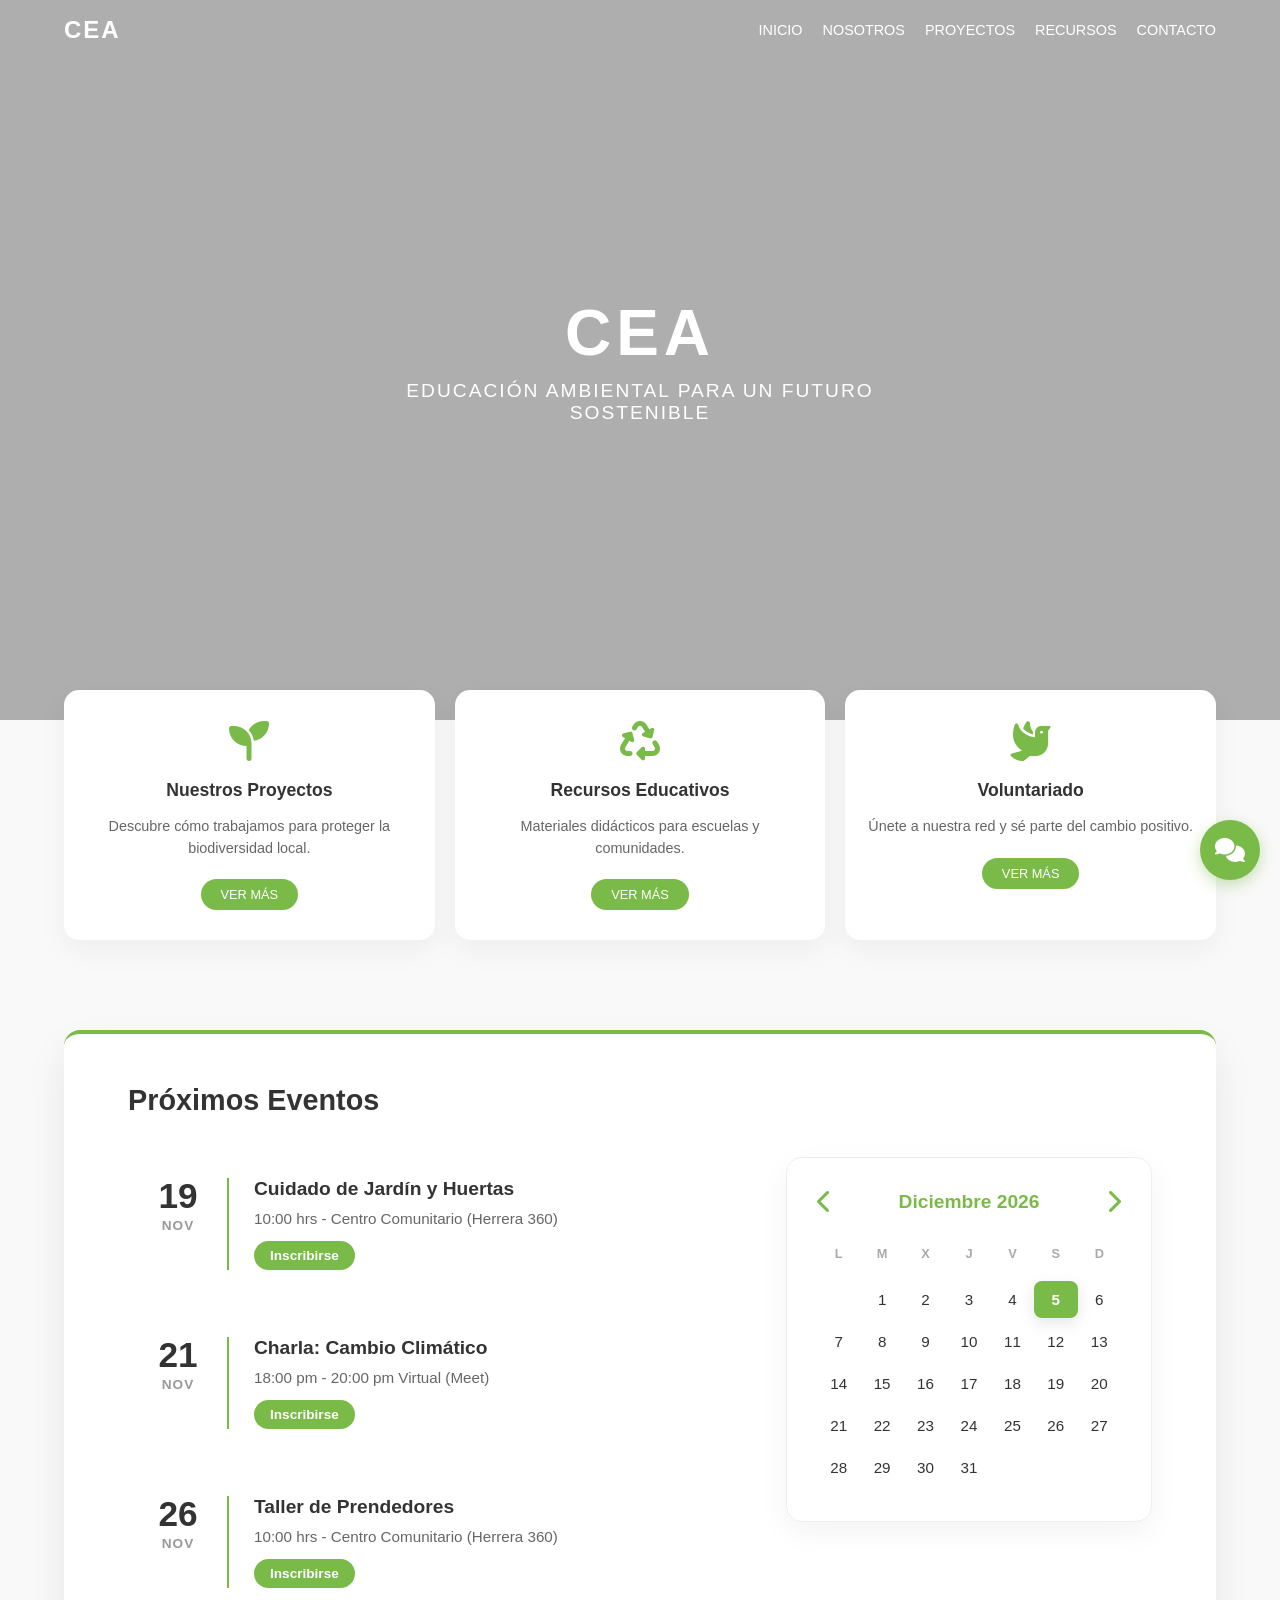
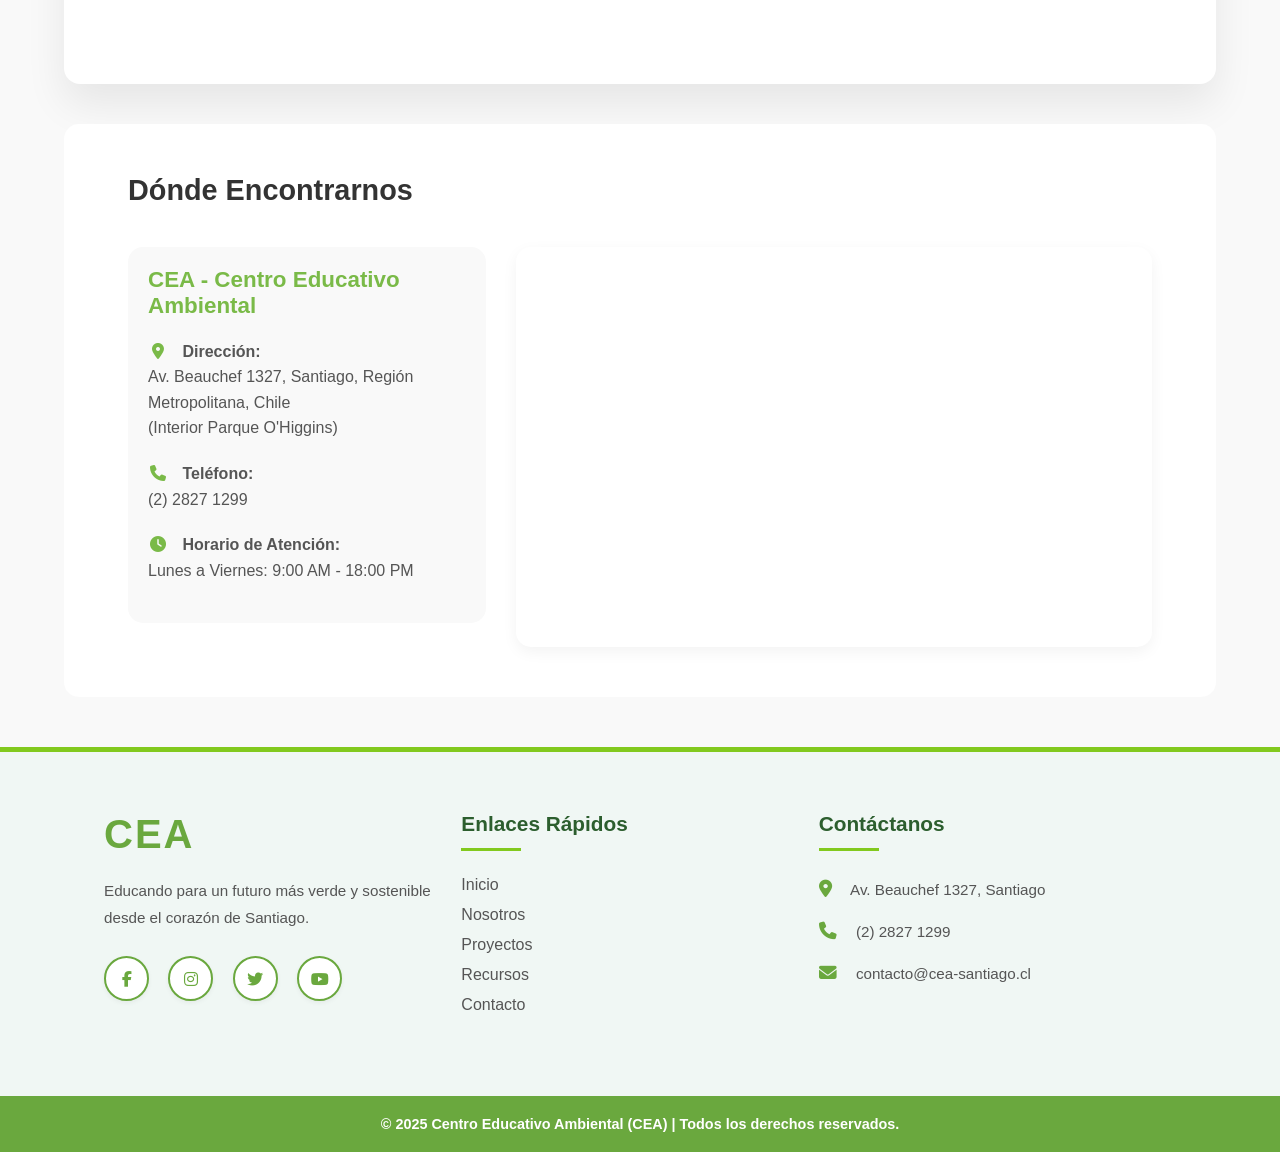
==== commit 4efeccda: "Add files via upload" ====
--- a/index.html
+++ b/index.html
@@ -21,11 +21,10 @@
             <div class="logo">CEA</div>
             <i class="fas fa-bars menu-toggle" id="menuToggle"></i>
             <ul class="nav-links" id="navLinks">
-                <li><a href="#">Inicio</a></li>
-                <li><a href="html/Nosotros.html">Nosotros</a></li>
-                <li><a href="html/Proyectos.html">Proyectos</a></li>
-                <li><a href="html/Recursos.html">Recursos</a></li>
-                <li><a href="html/Contacto.html">Contacto</a></li>
+                <li><a href="/">Inicio</a></li> <li><a href="/html/Nosotros.html">Nosotros</a></li>
+                <li><a href="/html/Proyectos.html">Proyectos</a></li>
+                <li><a href="/html/Recursos.html">Recursos</a></li>
+                <li><a href="/html/Contacto.html">Contacto</a></li>
             </ul>
         </nav>
     </header>
@@ -41,16 +40,14 @@
                 <div class="card-icon"><i class="fas fa-seedling"></i></div>
                 <h3>Nuestros Proyectos</h3>
                 <p>Descubre cómo trabajamos para proteger la biodiversidad local.</p>
-                <a href="html/Proyectos.html" class="btn-link">
-                    <button class="btn-small">VER MÁS</button>
+                <a href="/html/Proyectos.html" class="btn-link"> <button class="btn-small">VER MÁS</button>
                 </a>
             </div>
             <div class="card fade-up delay-200">
                 <div class="card-icon"><i class="fas fa-recycle"></i></div>
                 <h3>Recursos Educativos</h3>
                 <p>Materiales didácticos para escuelas y comunidades.</p>
-                <a href="html/Recursos.html" class="btn-link">
-                    <button class="btn-small">VER MÁS</button>
+                <a href="/html/Recursos.html" class="btn-link"> <button class="btn-small">VER MÁS</button>
                 </a>
             </div>
             <div class="card fade-up delay-300">
@@ -69,42 +66,6 @@
         <div class="events-container">
             <div class="events-list">
                 
-                <div class="event-item">
-                    <div class="event-date">
-                        <div class="day">12</div>
-                        <div class="month">Nov</div>
-                    </div>
-                    <div class="event-info">
-                        <h4>Charla: Cambio Climático</h4>
-                        <p>18:00 pm - 20:00 pm Virtual (Zoom)</p>
-                        <a href="https://www.instagram.com/medioambientestgo/" target="_blank" class="btn-register">Inscribirse</a>
-                    </div>
-                </div>
-
-                <div class="event-item">
-                    <div class="event-date">
-                        <div class="day">19</div>
-                        <div class="month">Nov</div>
-                    </div>
-                    <div class="event-info">
-                        <h4>Cuidado de Jardín y Huertas</h4>
-                        <p>10:00 hrs - Centro Comunitario (Herrera 360)</p>
-                        <a href="https://www.instagram.com/medioambientestgo/" target="_blank" class="btn-register">Inscribirse</a>
-                    </div>
-                </div>
-
-                <div class="event-item">
-                    <div class="event-date">
-                        <div class="day">26</div>
-                        <div class="month">Nov</div>
-                    </div>
-                    <div class="event-info">
-                        <h4>Taller de Prendedores</h4>
-                        <p>10:00 hrs - Centro Comunitario (Herrera 360)</p>
-                        <a href="https://www.instagram.com/medioambientestgo/" target="_blank" class="btn-register">Inscribirse</a>
-                    </div>
-                </div>
-
             </div>
 
             <div class="calendar-widget">
@@ -172,11 +133,10 @@
             <div class="footer-section links-section">
                 <h3>Enlaces Rápidos</h3>
                 <ul>
-                    <li><a href="#">Inicio</a></li>
-                    <li><a href="html/nosotros.html">Nosotros</a></li>
-                    <li><a href="html/Proyectos.html">Proyectos</a></li>
-                    <li><a href="html/Recursos.html">Recursos</a></li>
-                    <li><a href="html/Contacto.html">Contacto</a></li>
+                    <li><a href="/">Inicio</a></li> <li><a href="/html/Nosotros.html">Nosotros</a></li>
+                    <li><a href="/html/Proyectos.html">Proyectos</a></li>
+                    <li><a href="/html/Recursos.html">Recursos</a></li>
+                    <li><a href="/html/Contacto.html">Contacto</a></li>
                 </ul>
             </div>
             <div class="footer-section contact-section">
@@ -191,6 +151,7 @@
         </div>
     </footer>
 
+    <script src="js/data.js"></script>
     <script src="js/script.js"></script>
     <script src="js/chatbot.js"></script>
 </body>
--- a/css/chatbot.css
+++ b/css/chatbot.css
@@ -1,5 +1,5 @@
 /* =========================================
-   1. BURBUJAS DE MENSAJE (FIX DESBORDAMIENTO)
+   1. BURBUJAS Y DESBORDAMIENTO
    ========================================= */
 .message {
     max-width: 80%;
@@ -9,22 +9,20 @@
     font-size: 0.95rem;
     line-height: 1.4;
     position: relative;
-    
-    /* ESTO ES LO IMPORTANTE PARA QUE NO SE SALGA EL TEXTO */
     word-wrap: break-word;
     overflow-wrap: break-word;
     word-break: break-word;
 }
 
 /* =========================================
-   2. BOTONES DEL MENÚ (Estilo moderno)
+   2. BOTONES DEL MENÚ
    ========================================= */
 .chat-options {
     display: flex;
     flex-direction: column;
     gap: 8px;
     margin: 10px 0 15px;
-    width: 90%; /* Un poco más ancho para aprovechar espacio */
+    width: 90%;
 }
 
 .chat-option-btn {
@@ -39,10 +37,9 @@
     transition: all 0.2s ease;
     display: flex;
     align-items: center;
-    box-shadow: 0 2px 5px rgba(0,0,0,0.05); /* Sombra suave */
+    box-shadow: 0 2px 5px rgba(0,0,0,0.05);
 }
 
-/* Flechita decorativa */
 .chat-option-btn::before {
     content: '↪';
     margin-right: 8px;
@@ -61,30 +58,51 @@
 
 .chat-option-btn:hover::before {
     color: white;
-    transform: rotate(-45deg); /* Efecto visual al pasar el mouse */
+    transform: rotate(-45deg);
 }
 
 /* =========================================
-   3. ESTILO PARA EL ENLACE DE INSCRIPCIÓN
-   (Botón verde "Inscribirse aquí")
+   3. ESTILO PARA ENLACES (Inscribirse aquí)
    ========================================= */
 .chat-link {
-    display: inline-block;          /* Necesario para que funcionen los márgenes */
-    background-color: #e8f5e9;      /* Fondo verde muy clarito */
-    color: #2e7d32 !important;      /* Texto verde fuerte */
-    padding: 6px 12px;              /* Un poco más de espacio interno */
+    display: inline-block;
+    background-color: #e8f5e9;
+    color: #2e7d32 !important;
+    padding: 6px 12px;
     margin-top: 5px;
-    margin-bottom: 15px;            /* <--- ESTO SEPARA EL SIGUIENTE EVENTO */
+    margin-bottom: 15px;
     border-radius: 15px;
     text-decoration: none;
     font-weight: 600;
     font-size: 0.85rem;
     border: 1px solid #c8e6c9;
     transition: background-color 0.3s;
-    box-shadow: 0 2px 4px rgba(0,0,0,0.05); /* Pequeña sombra para destacar */
+    box-shadow: 0 2px 4px rgba(0,0,0,0.05);
 }
 
 .chat-link:hover {
     background-color: #c8e6c9;
     text-decoration: none;
+}
+
+/* --- Nuevas Clases para Eventos Limpios --- */
+.chat-event-card {
+    background: #ffffff;
+    padding: 10px;
+    border-radius: 8px;
+    margin-bottom: 8px;
+    border-left: 3px solid #82c91e;
+    line-height: 1.4;
+}
+
+.chat-event-card div, 
+.chat-event-card a {
+    margin: 2px 0;
+    display: block;
+}
+
+.chat-event-title {
+    font-weight: bold;
+    color: #2e5d34;
+    margin-bottom: 5px;
 }
--- a/css/style.css
+++ b/css/style.css
@@ -10,6 +10,11 @@
     padding: 0;
     box-sizing: border-box;
     font-family: 'Segoe UI', sans-serif;
+}
+
+img {
+    max-width: 100%;
+    height: auto;
 }
 
 body {
@@ -149,6 +154,7 @@
 
 .header-proyectos {
     background: linear-gradient(rgba(0, 0, 0, 0.5), rgba(0, 0, 0, 0.5)), url('https://images.pexels.com/photos/3184418/pexels-photo-3184418.jpeg?auto=compress&cs=tinysrgb&w=1260&h=750&dpr=1') !important;
+    background-position: center 60% !important;
 }
 
 .header-recursos {
@@ -157,6 +163,14 @@
 
 .header-contacto {
     background: linear-gradient(rgba(0, 0, 0, 0.6), rgba(0, 0, 0, 0.6)), url('https://cdn.pixabay.com/photo/2018/02/27/06/30/skyscraper-3184798_1280.jpg') !important;
+}
+
+/* Pon esto junto a los otros .header-... */
+
+/* Ejemplo con una imagen de Pexels */
+.header-huertos {
+    background: linear-gradient(rgba(0, 0, 0, 0.5), rgba(0, 0, 0, 0.5)), url('https://images.pexels.com/photos/2252584/pexels-photo-2252584.jpeg') !important;
+    background-position: center center !important;
 }
 
 /* --- CARDS SECTION --- */
@@ -329,7 +343,8 @@
 }
 
 .btn-register:hover {
-    background-color: #5a8c35; /* Un verde un poco más oscuro */
+    background-color: #5a8c35;
+    /* Un verde un poco más oscuro */
     color: white;
     transform: translateY(-2px);
     box-shadow: 0 4px 10px rgba(122, 186, 72, 0.4);
@@ -397,6 +412,10 @@
     color: var(--primary-green);
     border: 2px solid var(--primary-green);
     cursor: pointer;
+}
+
+.calendar-table td.active-date.has-event {
+    color: white;
 }
 
 .calendar-table td.has-event::after {
@@ -420,7 +439,7 @@
     z-index: 20;
     width: 250px;
     pointer-events: none;
-    transform: translateX(-50%); 
+    transform: translateX(-50%);
     transition: opacity 0.2s ease;
 }
 
@@ -949,11 +968,13 @@
 
 /* --- ESTILO PARA EL BOTÓN DE MENÚ (HAMBURGUESA) --- */
 .menu-toggle {
-    display: none; /* Oculto por defecto en PC */
+    display: none;
+    /* Oculto por defecto en PC */
     font-size: 1.5rem;
     color: var(--white);
     cursor: pointer;
-    z-index: 20; /* Asegurar que esté por encima de todo */
+    z-index: 20;
+    /* Asegurar que esté por encima de todo */
 }
 
 /* RESPONSIVE */
@@ -972,7 +993,7 @@
         top: 60px;
         right: 5%;
         flex-direction: column;
-        width: 90%; 
+        width: 90%;
         padding: 10px;
         background-color: rgba(0, 0, 0, 0.8);
         border-radius: 8px;
@@ -993,7 +1014,7 @@
     .nav-links a {
         padding: 8px 0;
     }
-    
+
     .cards-section {
         margin-top: -40px;
         padding: 30px 5%;
@@ -1011,7 +1032,7 @@
 
     .calendar-info-box {
         width: 90%;
-        left: 50% !important; 
+        left: 50% !important;
     }
 
     .location-info,
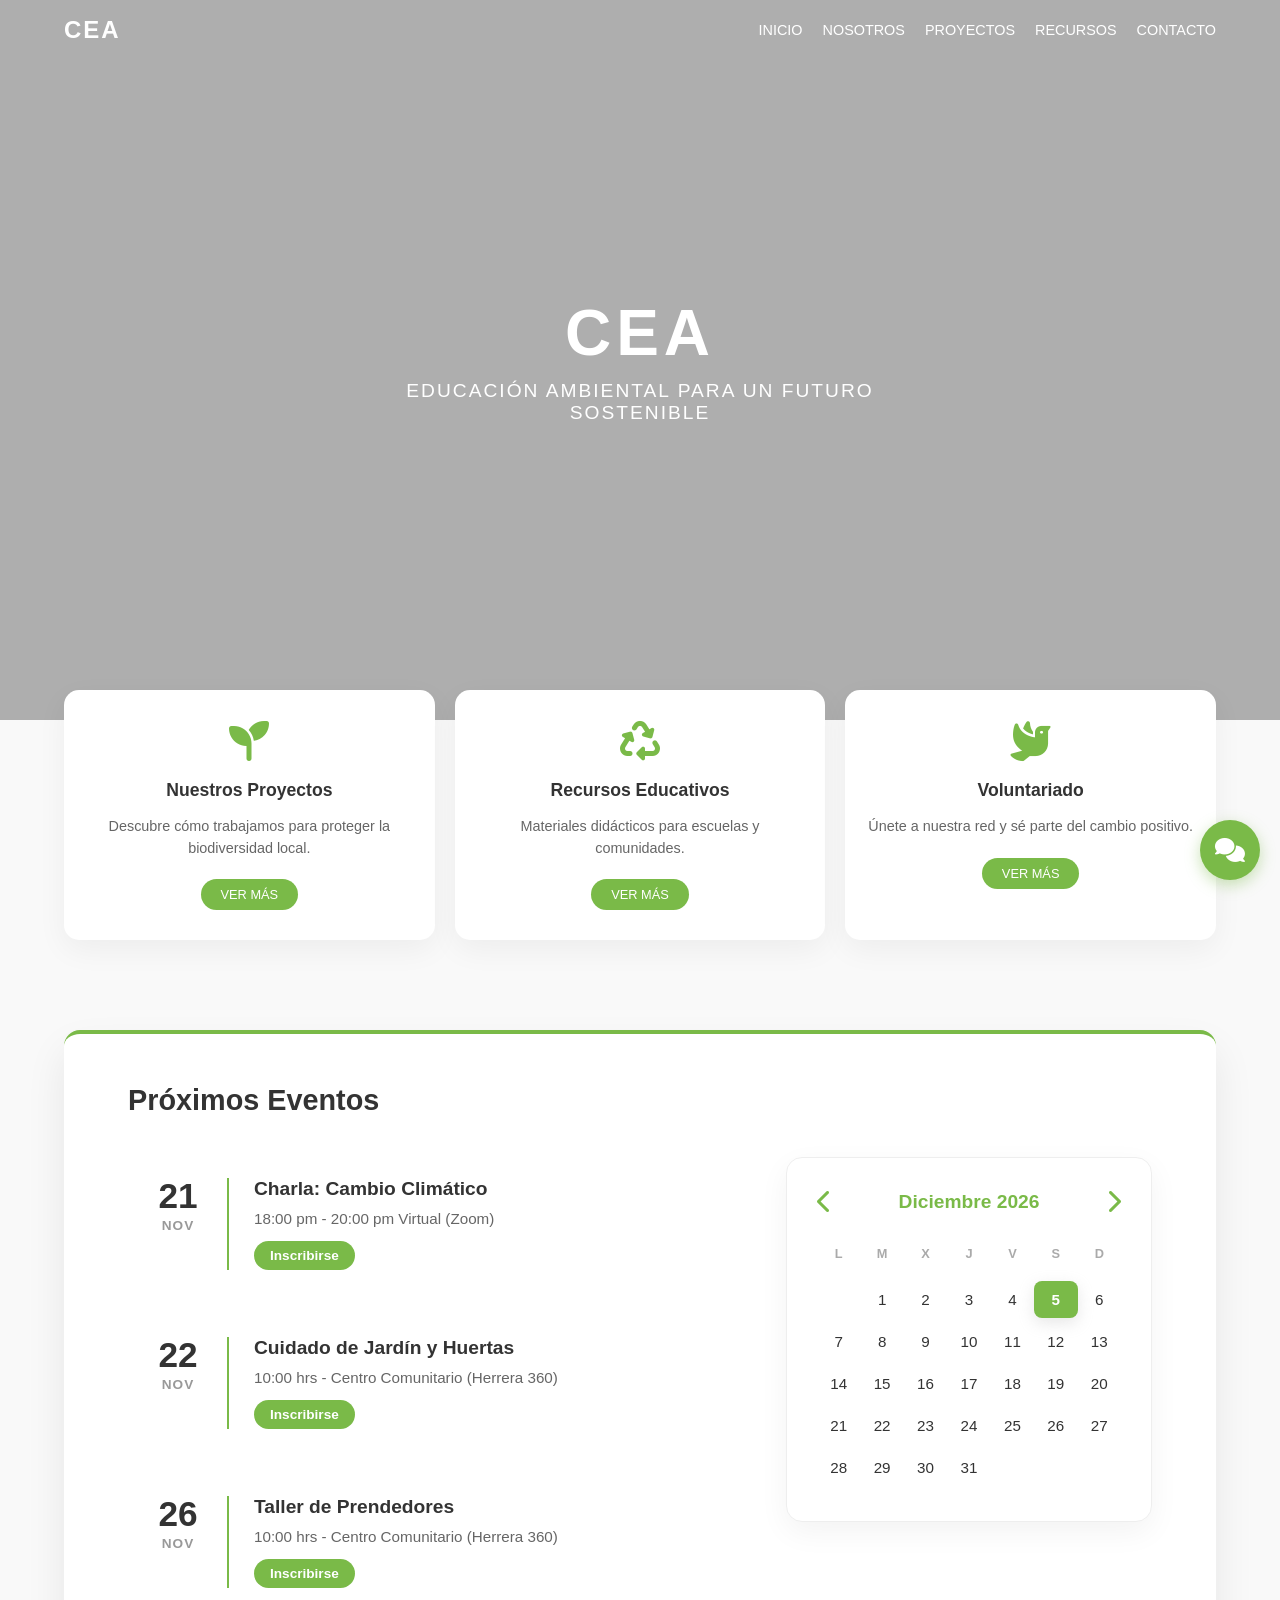
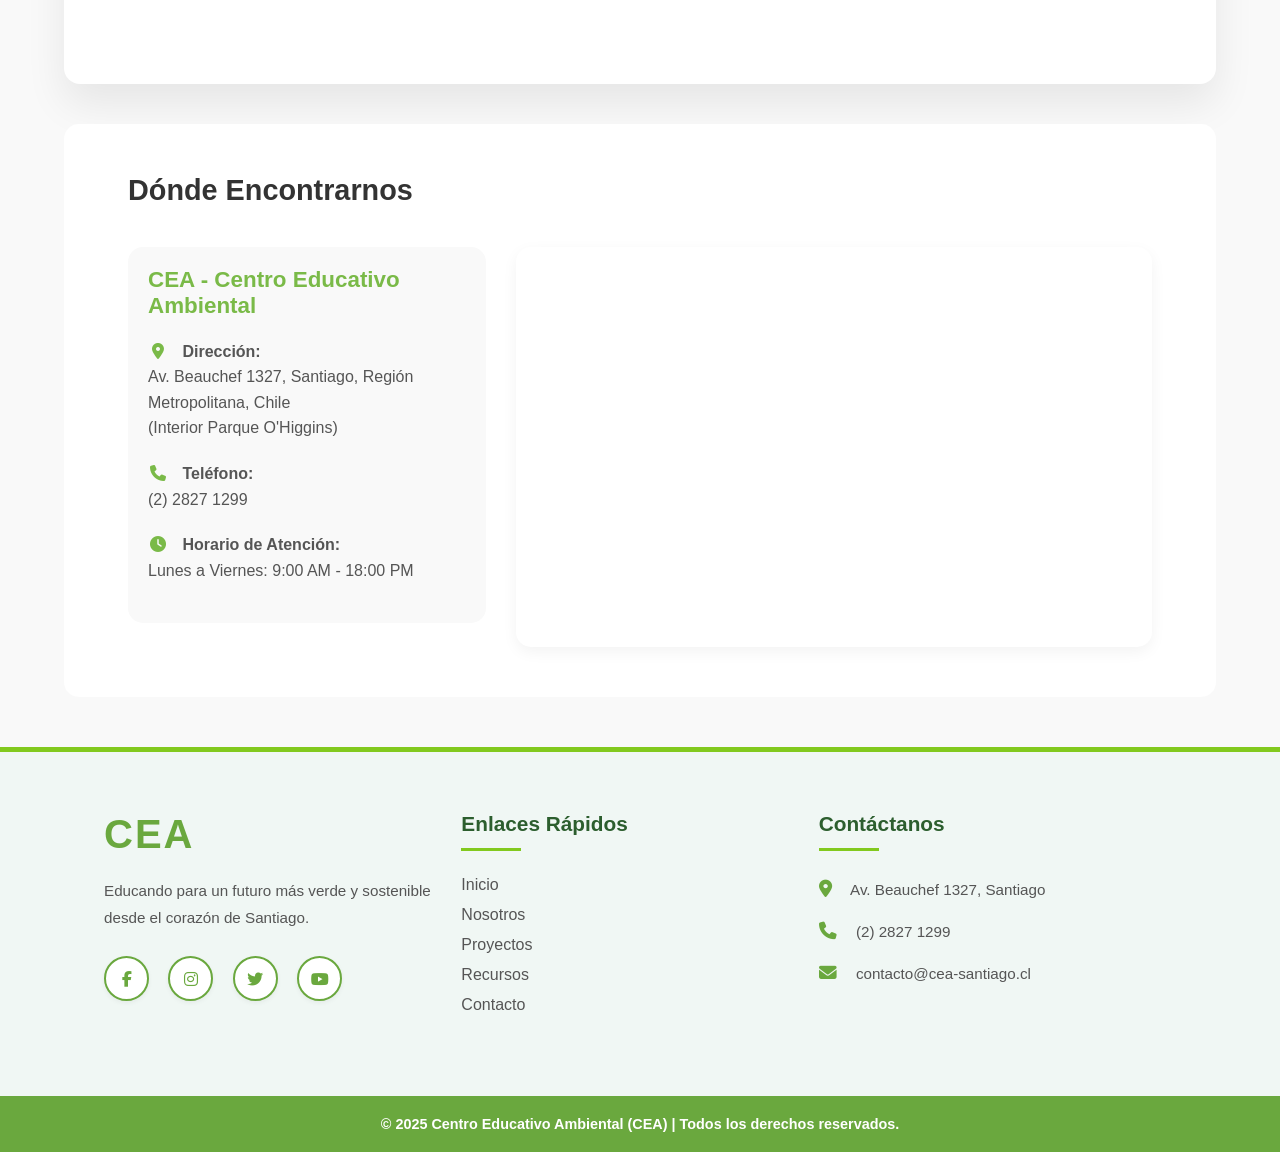
==== commit 7d275c58: "Add files via upload" ====
--- a/index.html
+++ b/index.html
@@ -107,9 +107,6 @@
             <button id="closeChat"><i class="fas fa-times"></i></button>
         </div>
         <div class="chat-body" id="chatBody">
-            <div class="message bot-message">
-                <p>¡Hola! 👋 Soy el asistente virtual de CEA. ¿En qué puedo ayudarte hoy?</p>
-            </div>
         </div>
         <div class="chat-footer">
             <input type="text" id="userInput" placeholder="Escribe tu mensaje...">
--- a/css/chatbot.css
+++ b/css/chatbot.css
@@ -1,108 +1,218 @@
 /* =========================================
-   1. BURBUJAS Y DESBORDAMIENTO
-   ========================================= */
-.message {
-    max-width: 80%;
-    padding: 10px 15px;
-    border-radius: 15px;
+   TARJETAS DE INFORMACIÓN (Estilo App)
+   ========================================= */
+
+/* Contenedor General de la Tarjeta */
+.chat-event-card, 
+.chat-info-card {
+    background-color: #ffffff;
+    border-radius: 12px; /* Bordes redondeados */
+    overflow: hidden; /* Mantiene el contenido dentro de los bordes */
+    box-shadow: 0 4px 15px rgba(0,0,0,0.08); /* Sombra suave */
+    margin-top: 15px;
+    margin-bottom: 15px;
+    border: 1px solid #e0e0e0;
+    font-family: 'Segoe UI', sans-serif;
+    animation: fadeIn 0.5s ease;
+}
+
+@keyframes fadeIn {
+    from { opacity: 0; transform: translateY(5px); }
+    to { opacity: 1; transform: translateY(0); }
+}
+
+/* Encabezado Verde */
+.chat-card-header {
+    background-color: #7aba48; /* Tu color verde corporativo */
+    color: #ffffff;
+    padding: 12px 15px;
+    font-size: 0.95rem;
+    font-weight: bold;
+    display: flex;
+    align-items: center;
+    gap: 8px;
+}
+
+/* Cuerpo de la Tarjeta */
+.chat-card-body {
+    padding: 15px;
+    color: #444;
+}
+
+/* Títulos dentro de la tarjeta */
+.chat-event-title {
+    color: #2c3e50;
+    font-size: 1.1rem;
+    font-weight: 700;
+    margin-bottom: 6px;
+    line-height: 1.3;
+}
+
+/* Descripción */
+.chat-event-desc, 
+.chat-info-card p {
+    font-size: 0.9rem;
+    line-height: 1.5;
     margin-bottom: 10px;
+    color: #666;
+}
+
+/* =========================================
+   LISTAS MEJORADAS (CORRECCIÓN VISUAL)
+   Esto organiza la lista de reciclaje (Emoji + Texto)
+   ========================================= */
+
+.chat-info-card ul {
+    padding-left: 0;
+    list-style: none;
+    margin: 0;
+}
+
+/* El contenedor de cada ítem de la lista */
+.chat-info-card li {
+    display: flex;           /* Activa Flexbox */
+    align-items: flex-start; /* Alinea el icono arriba (no centrado) */
+    gap: 12px;               /* Espacio entre el emoji y el texto */
+    padding: 12px 0;         /* Un poco más de aire vertical */
+    border-bottom: 1px solid #f0f0f0;
+}
+
+.chat-info-card li:last-child {
+    border-bottom: none;
+}
+
+/* El Emoji (Icono azul, amarillo, verde) */
+.li-icon {
+    font-size: 1.2rem;       /* Emoji un poco más grande */
+    line-height: 1;
+    margin-top: 2px;         /* Ajuste fino para alinear con el título */
+    min-width: 20px;         /* Asegura que tenga espacio propio */
+}
+
+/* El bloque de texto (Título + Descripción) */
+.li-content {
+    display: flex;
+    flex-direction: column;  /* Fuerza que el texto vaya uno bajo el otro */
+}
+
+/* Título del material (Papeles, Plásticos...) */
+.li-content strong {
+    color: #2c3e50;
     font-size: 0.95rem;
+    margin-bottom: 2px;
+}
+
+/* Descripción detallada (Cajas, diarios...) */
+.li-content span {
+    color: #666;
+    font-size: 0.85rem;
     line-height: 1.4;
-    position: relative;
-    word-wrap: break-word;
-    overflow-wrap: break-word;
-    word-break: break-word;
-}
-
-/* =========================================
-   2. BOTONES DEL MENÚ
-   ========================================= */
+}
+
+
+/* =========================================
+   BOTONES DENTRO DE LA TARJETA
+   ========================================= */
+
+.btn-inscripcion, 
+.chat-link {
+    display: block;
+    width: 100%;
+    text-align: center;
+    background-color: #f1f8e9; /* Fondo verde muy claro */
+    color: #5a8c35; /* Texto verde fuerte */
+    text-decoration: none;
+    padding: 10px 0;
+    border-radius: 8px;
+    font-weight: 600;
+    font-size: 0.9rem;
+    margin-top: 12px;
+    transition: all 0.3s ease;
+}
+
+.btn-inscripcion:hover, 
+.chat-link:hover {
+    background-color: #7aba48;
+    color: white;
+    transform: translateY(-2px);
+}
+
+/* =========================================
+   BOTONES DE OPCIONES (MENÚ PRINCIPAL)
+   ========================================= */
+
+/* Contenedor que agrupa los botones */
 .chat-options {
     display: flex;
-    flex-direction: column;
-    gap: 8px;
-    margin: 10px 0 15px;
-    width: 90%;
-}
-
+    flex-wrap: wrap; /* Si no caben, bajan a la siguiente línea */
+    gap: 10px;       /* Espacio entre botones */
+    margin-top: 15px;
+    margin-bottom: 15px;
+    justify-content: flex-start; /* Alineados a la izquierda */
+}
+
+/* Estilo individual del botón (Diseño Píldora) */
 .chat-option-btn {
-    background-color: #f0f7f4;
-    color: #2e5d34;
-    border: 1px solid #82c91e;
-    padding: 10px 15px;
-    border-radius: 20px;
+    background-color: #ffffff;
+    border: 1px solid #7aba48; /* Borde verde */
+    color: #7aba48;            /* Texto verde */
+    padding: 8px 18px;         /* Relleno cómodo */
+    border-radius: 50px;       /* ¡Borde totalmente redondo! */
+    font-size: 0.9rem;
+    font-weight: 600;          /* Texto un poco más grueso */
+    font-family: 'Segoe UI', sans-serif;
     cursor: pointer;
-    text-align: left;
-    font-size: 0.9rem;
-    transition: all 0.2s ease;
-    display: flex;
+    transition: all 0.3s cubic-bezier(0.25, 0.8, 0.25, 1); /* Transición suave */
+    box-shadow: 0 2px 5px rgba(0,0,0,0.05); /* Sombra muy sutil */
+    
+    /* Animación de entrada para que no aparezcan de golpe */
+    animation: slideInUp 0.4s ease forwards;
+    opacity: 0;
+    transform: translateY(10px);
+}
+
+/* Retraso escalonado para la animación */
+.chat-option-btn:nth-child(1) { animation-delay: 0.1s; }
+.chat-option-btn:nth-child(2) { animation-delay: 0.2s; }
+.chat-option-btn:nth-child(3) { animation-delay: 0.3s; }
+.chat-option-btn:nth-child(4) { animation-delay: 0.4s; }
+
+/* Estado HOVER (Al pasar el mouse) */
+.chat-option-btn:hover {
+    background-color: #7aba48; /* Fondo se vuelve verde */
+    color: #ffffff;            /* Texto se vuelve blanco */
+    transform: translateY(-3px); /* Se levanta un poquito */
+    box-shadow: 0 5px 12px rgba(122, 186, 72, 0.4); /* Sombra verde brillante */
+}
+
+/* Estado ACTIVE (Al hacer clic) */
+.chat-option-btn:active {
+    transform: scale(0.95); /* Efecto de presionar */
+    box-shadow: 0 2px 4px rgba(0,0,0,0.1);
+}
+
+@keyframes slideInUp {
+    to {
+        opacity: 1;
+        transform: translateY(0);
+    }
+}
+
+/* =========================================
+   🔴 CORRECCIÓN VISUAL (Listas en Mensajes Normales)
+   Esto arregla los puntos negros en el mensaje de "Disculpa..."
+   ========================================= */
+
+.message ul {
+    padding-left: 0;
+    list-style: none; /* Quita los puntos negros por defecto */
+    margin: 8px 0;
+}
+
+/* Esta regla es específica para mensajes de texto simples, no afecta a las tarjetas */
+.message:not(:has(.chat-info-card)) li {
+    margin-bottom: 6px;
+    display: flex; 
     align-items: center;
-    box-shadow: 0 2px 5px rgba(0,0,0,0.05);
-}
-
-.chat-option-btn::before {
-    content: '↪';
-    margin-right: 8px;
-    font-size: 1.1rem;
-    color: #82c91e;
-    transition: transform 0.2s ease;
-}
-
-.chat-option-btn:hover {
-    background-color: #82c91e;
-    color: white;
-    border-color: #82c91e;
-    transform: translateX(3px);
-    box-shadow: 0 4px 8px rgba(130, 201, 30, 0.3);
-}
-
-.chat-option-btn:hover::before {
-    color: white;
-    transform: rotate(-45deg);
-}
-
-/* =========================================
-   3. ESTILO PARA ENLACES (Inscribirse aquí)
-   ========================================= */
-.chat-link {
-    display: inline-block;
-    background-color: #e8f5e9;
-    color: #2e7d32 !important;
-    padding: 6px 12px;
-    margin-top: 5px;
-    margin-bottom: 15px;
-    border-radius: 15px;
-    text-decoration: none;
-    font-weight: 600;
-    font-size: 0.85rem;
-    border: 1px solid #c8e6c9;
-    transition: background-color 0.3s;
-    box-shadow: 0 2px 4px rgba(0,0,0,0.05);
-}
-
-.chat-link:hover {
-    background-color: #c8e6c9;
-    text-decoration: none;
-}
-
-/* --- Nuevas Clases para Eventos Limpios --- */
-.chat-event-card {
-    background: #ffffff;
-    padding: 10px;
-    border-radius: 8px;
-    margin-bottom: 8px;
-    border-left: 3px solid #82c91e;
-    line-height: 1.4;
-}
-
-.chat-event-card div, 
-.chat-event-card a {
-    margin: 2px 0;
-    display: block;
-}
-
-.chat-event-title {
-    font-weight: bold;
-    color: #2e5d34;
-    margin-bottom: 5px;
+    gap: 6px;
 }
